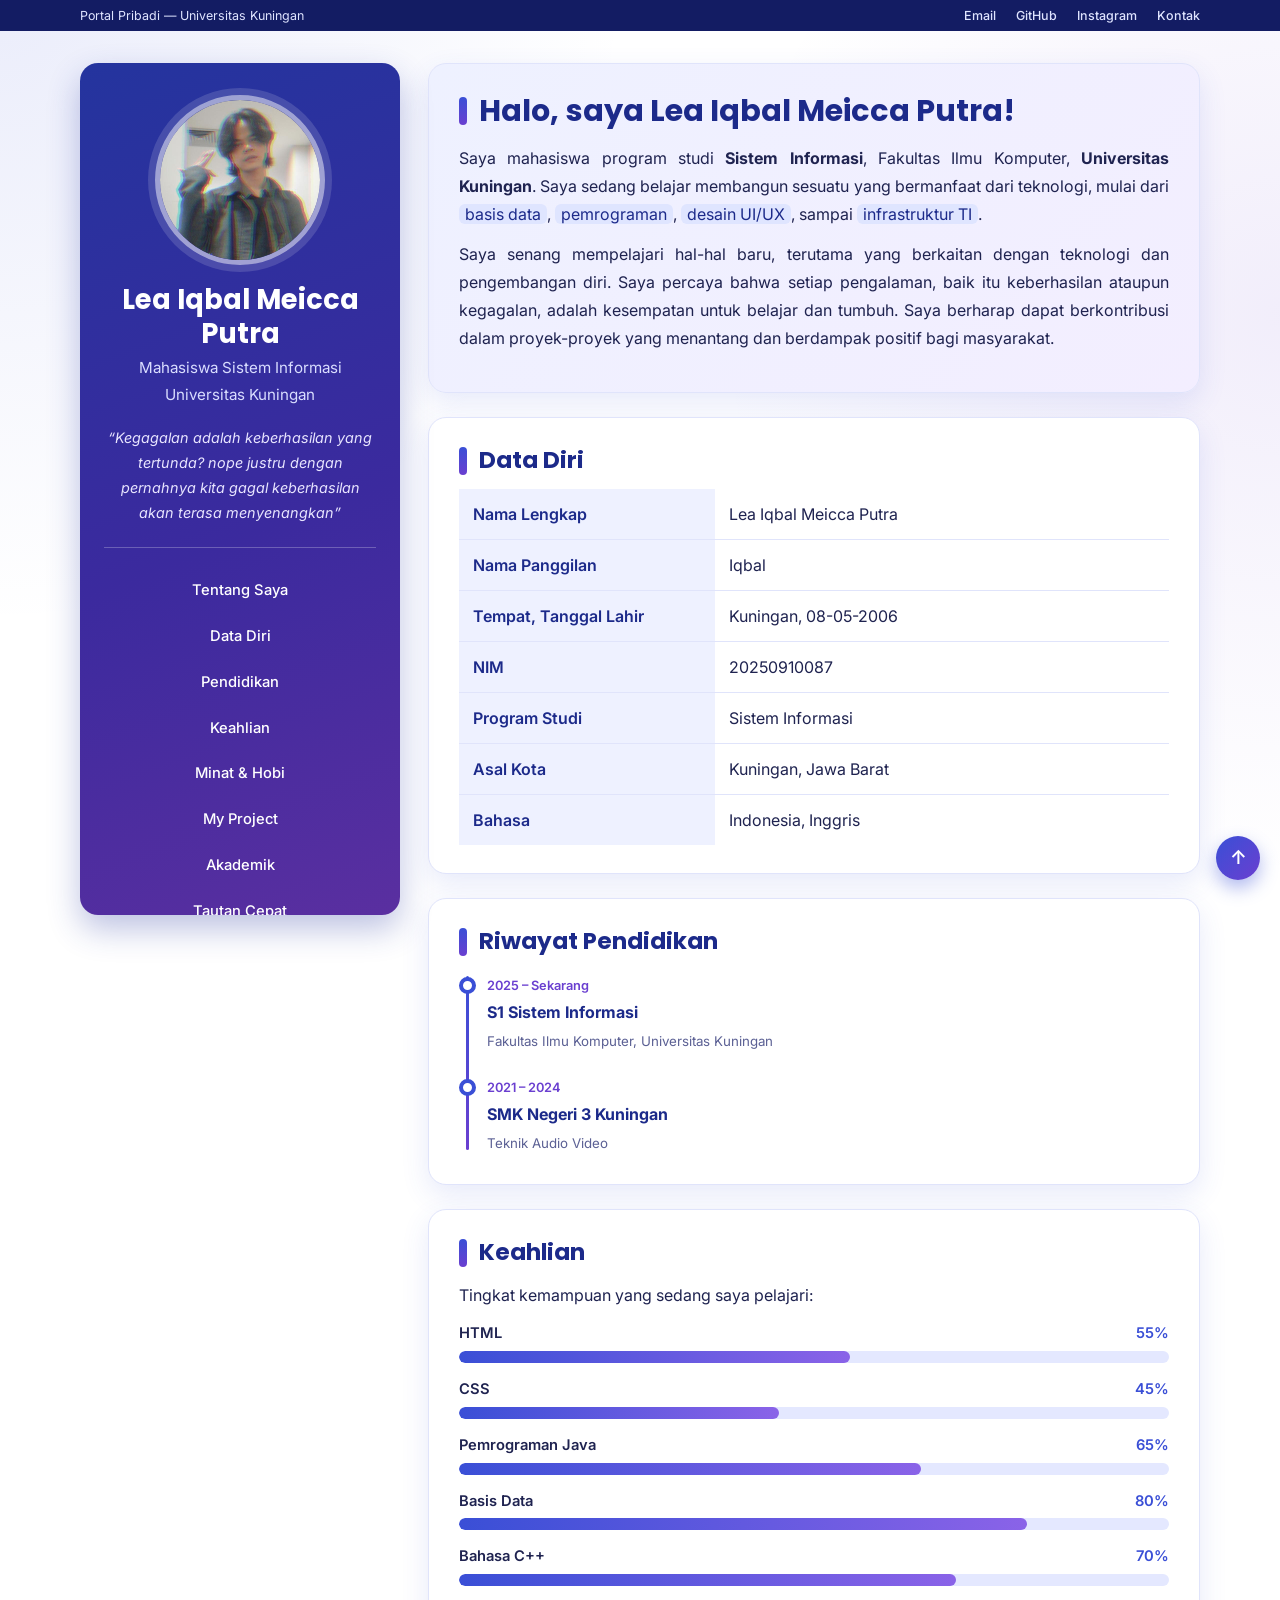
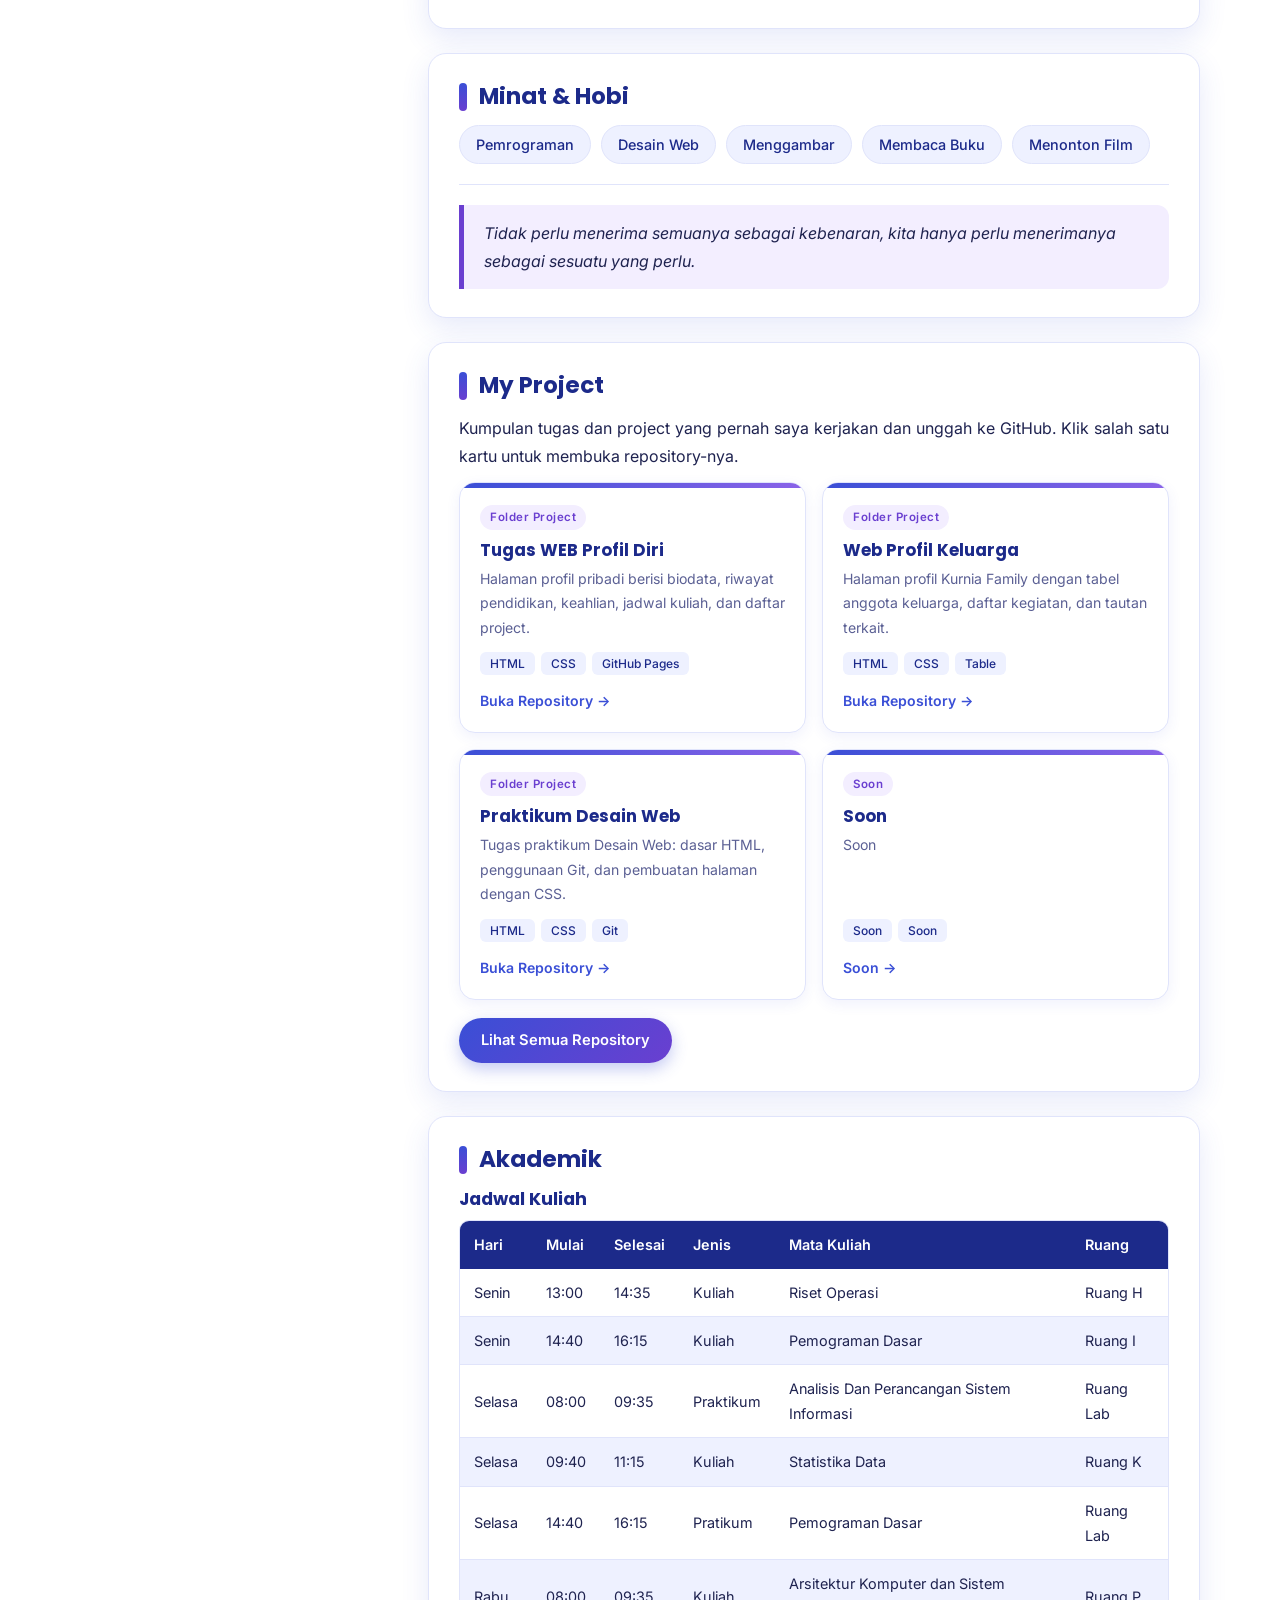
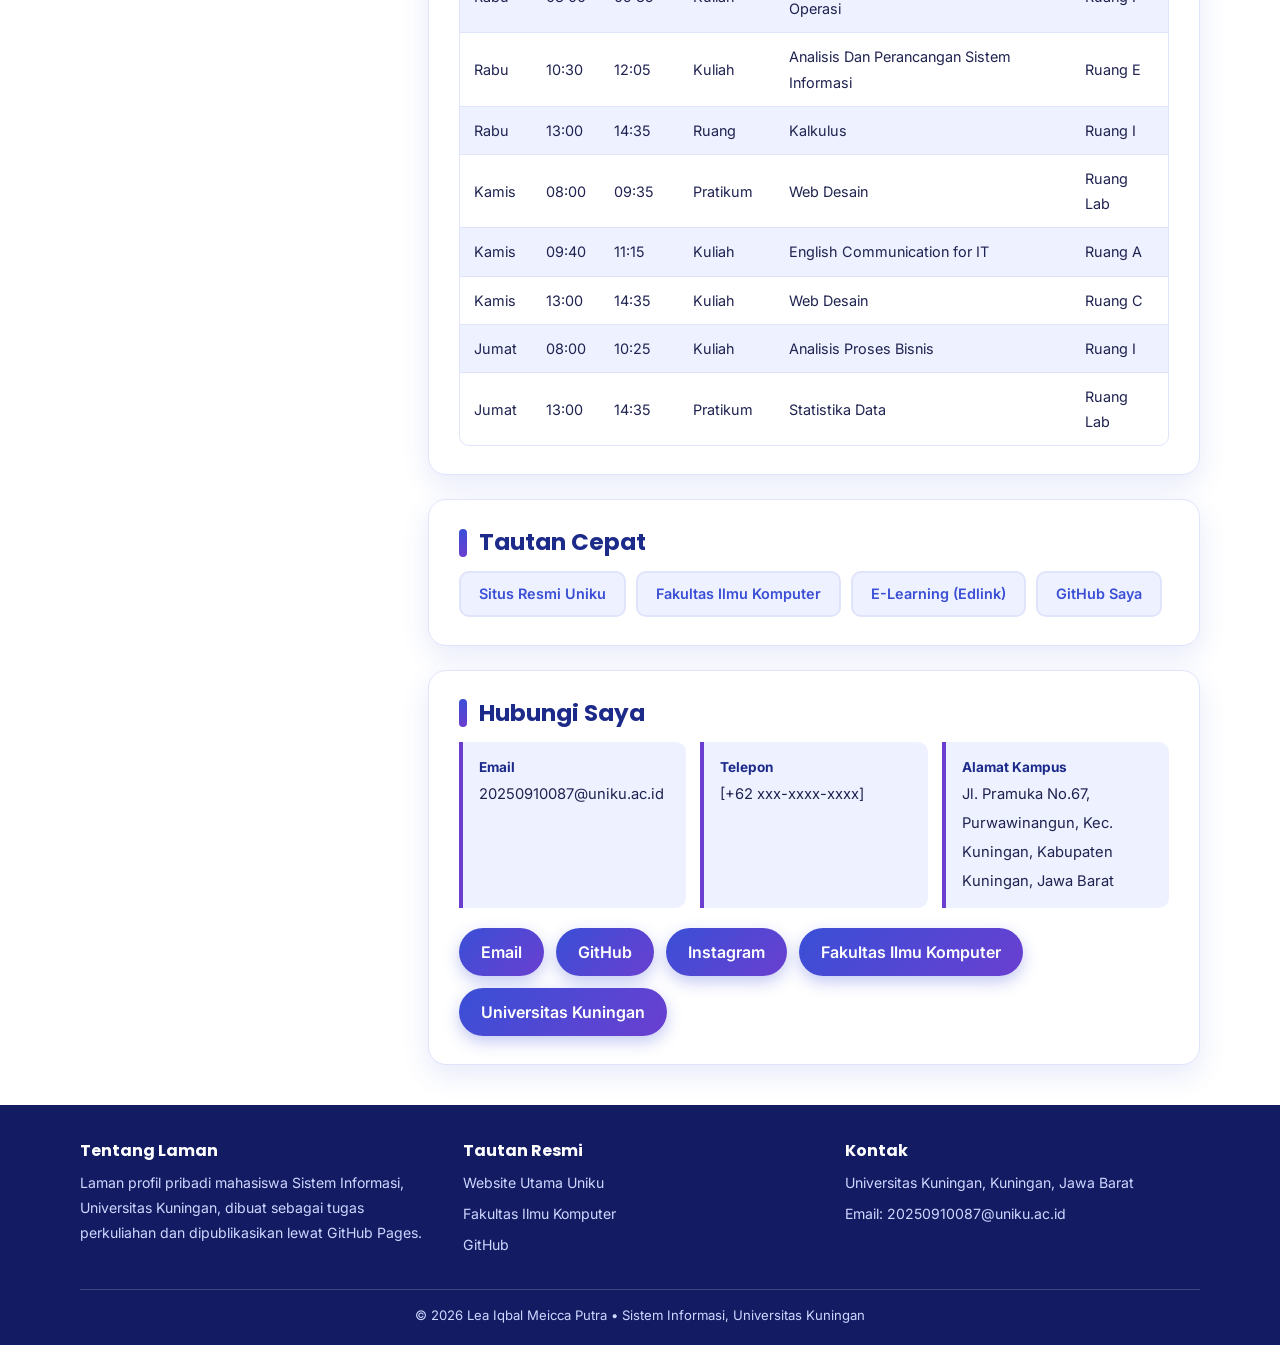
==== index.html @ a3e169ae "https://github.com/20250910087-debug/Mata_Kuliah_Desain_WEB.git" ====
<!DOCTYPE html>
<html lang="id">

<head>
    <meta charset="UTF-8">
    <meta name="viewport" content="width=device-width, initial-scale=1">
    <title>Profil | Lea Iqbal Meicca Putra</title>

    <link rel="preconnect" href="https://fonts.googleapis.com">
    <link rel="preconnect" href="https://fonts.gstatic.com" crossorigin>
    <link href="https://fonts.googleapis.com/css2?family=Inter:wght@400;500;600&family=Poppins:wght@500;600;700&display=swap" rel="stylesheet">

    <link rel="stylesheet" href="style.css">
</head>

<body>

    <!-- ===================== TOP BAR (BARU) ===================== -->
    <div class="topbar">
        <div class="wadah">
            <div>Portal Pribadi &mdash; Universitas Kuningan</div>
            <div>
                <a href="mailto:20250910087@uniku.ac.id">Email</a>
                <a href="https://github.com/20250910087-debug" target="_blank" rel="noopener">GitHub</a>
                <a href="https://www.instagram.com/noely_251?mdxt=MWpqMjM2ZGNkaHg0MA==" target="_blank" rel="noopener">Instagram</a>
                <a href="#kontak">Kontak</a>
            </div>
        </div>
    </div>

    <div class="halaman">

        <!-- ===================== KARTU PROFIL (KIRI) ===================== -->
        <aside class="profil">
            <!-- Letakkan foto di folder asset/ dengan nama photo_profile.jpeg -->
            <img src="asset/photo_profile.jpeg" alt="Foto profil Lea Iqbal Meicca Putra">
            <h1>Lea Iqbal Meicca Putra</h1>
            <p class="peran">Mahasiswa Sistem Informasi<br>Universitas Kuningan</p>
            <p class="tagline">&#8220;Kegagalan adalah keberhasilan yang tertunda? nope justru dengan pernahnya kita gagal keberhasilan akan terasa menyenangkan&#8221;</p>

            <hr>

            <nav>
                <a href="#tentang">Tentang Saya</a>
                <a href="#data-diri">Data Diri</a>
                <a href="#pendidikan">Pendidikan</a>
                <a href="#keahlian">Keahlian</a>
                <a href="#minat">Minat &amp; Hobi</a>
                <a href="#project">My Project</a>
                <a href="#akademik">Akademik</a>
                <a href="#tautan">Tautan Cepat</a>
                <a href="#kontak">Kontak</a>
            </nav>
        </aside>

        <!-- ===================== KONTEN (KANAN) ===================== -->
        <main class="konten">

            <section id="tentang" class="sapaan">
                <h2>Halo, saya Lea Iqbal Meicca Putra!</h2>
                <p>
                    Saya mahasiswa program studi <b>Sistem Informasi</b>, Fakultas Ilmu Komputer,
                    <b>Universitas Kuningan</b>. Saya sedang belajar membangun sesuatu yang bermanfaat
                    dari teknologi, mulai dari <mark>basis data</mark>, <mark>pemrograman</mark>,
                    <mark>desain UI/UX</mark>, sampai <mark>infrastruktur TI</mark>.
                </p>
                <p>
                    Saya senang mempelajari hal-hal baru, terutama yang berkaitan dengan teknologi dan pengembangan diri. Saya percaya bahwa setiap pengalaman, baik itu keberhasilan ataupun kegagalan, adalah kesempatan untuk belajar dan tumbuh. Saya berharap dapat berkontribusi dalam proyek-proyek yang menantang dan berdampak positif bagi masyarakat.
                </p>
            </section>

            <section id="data-diri">
                <h2>Data Diri</h2>
                <table>
                    <tr>
                        <th>Nama Lengkap</th>
                        <td>Lea Iqbal Meicca Putra</td>
                    </tr>
                    <tr>
                        <th>Nama Panggilan</th>
                        <td>Iqbal</td>
                    </tr>
                    <tr>
                        <th>Tempat, Tanggal Lahir</th>
                        <td>Kuningan, 08-05-2006</td>
                    </tr>
                    <tr>
                        <th>NIM</th>
                        <td>20250910087</td>
                    </tr>
                    <tr>
                        <th>Program Studi</th>
                        <td>Sistem Informasi</td>
                    </tr>
                    <tr>
                        <th>Asal Kota</th>
                        <td>Kuningan, Jawa Barat</td>
                    </tr>
                    <tr>
                        <th>Bahasa</th>
                        <td>Indonesia, Inggris</td>
                    </tr>
                </table>
            </section>

            <section id="pendidikan">
                <h2>Riwayat Pendidikan</h2>
                <ol class="timeline">
                    <li>
                        <span class="tahun">2025 &ndash; Sekarang</span>
                        <strong>S1 Sistem Informasi</strong>
                        <small>Fakultas Ilmu Komputer, Universitas Kuningan</small>
                    </li>
                    <li>
                        <span class="tahun">2021 &ndash; 2024</span>
                        <strong>SMK Negeri 3 Kuningan</strong>
                        <small>Teknik Audio Video</small>
                    </li>
                </ol>
            </section>

            <section id="keahlian">
                <h2>Keahlian</h2>
                <p>Tingkat kemampuan yang sedang saya pelajari:</p>

                <div class="skill">
                    <label for="s-html">HTML <span>55%</span></label>
                    <progress id="s-html" value="55" max="100"></progress>
                </div>
                <div class="skill">
                    <label for="s-css">CSS <span>45%</span></label>
                    <progress id="s-css" value="45" max="100"></progress>
                </div>
                <div class="skill">
                    <label for="s-java">Pemrograman Java <span>65%</span></label>
                    <progress id="s-java" value="65" max="100"></progress>
                </div>
                <div class="skill">
                    <label for="s-db">Basis Data <span>80%</span></label>
                    <progress id="s-db" value="80" max="100"></progress>
                </div>
                <div class="skill">
                    <label for="s-cpp">Bahasa C++ <span>70%</span></label>
                    <progress id="s-cpp" value="70" max="100"></progress>
                </div>
            </section>

            <section id="minat">
                <h2>Minat &amp; Hobi</h2>
                <ul class="chip-wrap">
                    <li>Pemrograman</li>
                    <li>Desain Web</li>
                    <li>Menggambar</li>
                    <li>Membaca Buku</li>
                    <li>Menonton Film</li>
                </ul>
                <hr>
                <blockquote>
                   Tidak perlu menerima semuanya sebagai kebenaran, kita hanya perlu menerimanya sebagai sesuatu yang perlu.
                </blockquote>
            </section>

            <!-- ===================== MY PROJECT (BARU) ===================== -->
            <section id="project">
                <h2>My Project</h2>
                <p>
                    Kumpulan tugas dan project yang pernah saya kerjakan dan unggah ke GitHub.
                    Klik salah satu kartu untuk membuka repository-nya.
                </p>

                <div class="proyek-grid">

                    <!--
                        CARA MENAMBAH PROJECT: salin satu blok <a class="proyek"> ... </a>,
                        lalu ganti href, judul, deskripsi, dan tag-nya.
                        Link repository berbentuk:
                        https://github.com/20250910087-debug/NAMA-REPOSITORY
                    -->

                    <!-- Project 1: web ini sendiri -->
                    <a class="proyek" href="https://github.com/20250910087-debug/Tugas_WEB_Profil_Diri" target="_blank" rel="noopener">
                        <span class="label-repo">Folder Project</span>
                        <h3>Tugas WEB Profil Diri</h3>
                        <p>Halaman profil pribadi berisi biodata, riwayat pendidikan, keahlian, jadwal kuliah, dan daftar project.</p>
                        <div class="tag-wrap">
                            <span class="tag">HTML</span>
                            <span class="tag">CSS</span>
                            <span class="tag">GitHub Pages</span>
                        </div>
                        <span class="buka">Buka Repository &rarr;</span>
                    </a>

                    <!-- Project 2: GANTI href dengan link repository Anda -->
                    <a class="proyek" href="https://github.com/20250910087-debug?tab=repositories" target="_blank" rel="noopener">
                        <span class="label-repo">Folder Project</span>
                        <h3>Web Profil Keluarga</h3>
                        <p>Halaman profil Kurnia Family dengan tabel anggota keluarga, daftar kegiatan, dan tautan terkait.</p>
                        <div class="tag-wrap">
                            <span class="tag">HTML</span>
                            <span class="tag">CSS</span>
                            <span class="tag">Table</span>
                        </div>
                        <span class="buka">Buka Repository &rarr;</span>
                    </a>

                    <!-- Project 3: GANTI href dengan link repository Anda -->
                    <a class="proyek" href="https://github.com/20250910087-debug?tab=repositories" target="_blank" rel="noopener">
                        <span class="label-repo">Folder Project</span>
                        <h3>Praktikum Desain Web</h3>
                        <p>Tugas praktikum Desain Web: dasar HTML, penggunaan Git, dan pembuatan halaman dengan CSS.</p>
                        <div class="tag-wrap">
                            <span class="tag">HTML</span>
                            <span class="tag">CSS</span>
                            <span class="tag">Git</span>
                        </div>
                        <span class="buka">Buka Repository &rarr;</span>
                    </a>

                    <a class="proyek" href="https://github.com/20250910087-debug?tab=repositories" target="_blank" rel="noopener">
                        <span class="label-repo">Soon</span>
                        <h3>Soon</h3>
                        <p>Soon</p>
                        <div class="tag-wrap">
                            <span class="tag">Soon</span>
                            <span class="tag">Soon</span>
                        </div>
                        <span class="buka">Soon &rarr;</span>
                    </a>

                </div>

                <a class="tombol" href="https://github.com/20250910087-debug?tab=repositories" target="_blank" rel="noopener">Lihat Semua Repository</a>
            </section>

            <!-- ===================== AKADEMIK (BARU) ===================== -->
            <section id="akademik">
                <h2>Akademik</h2>
                <h3>Jadwal Kuliah</h3>

                <div class="tabel-wrap">
                    <table class="tabel-jadwal">
                        <thead>
                            <tr>
                                <th>Hari</th>
                                <th>Mulai</th>
                                <th>Selesai</th>
                                <th>Jenis</th>
                                <th>Mata Kuliah</th>
                                <th>Ruang</th>
                            </tr>
                        </thead>
                        <tbody>
                            <tr>
                                <td>Senin</td>
                                <td>13:00</td>
                                <td>14:35</td>
                                <td>Kuliah</td>
                                <td>Riset Operasi</td>
                                <td>Ruang H</td>
                            </tr>
                            <tr>
                                <td>Senin</td>
                                <td>14:40</td>
                                <td>16:15</td>
                                <td>Kuliah</td>
                                <td>Pemograman Dasar</td>
                                <td>Ruang I</td>
                            </tr>
                            <tr>
                                <td>Selasa</td>
                                <td>08:00</td>
                                <td>09:35</td>
                                <td>Praktikum</td>
                                <td>Analisis Dan Perancangan Sistem Informasi</td>
                                <td>Ruang Lab</td>
                            </tr>
                            <tr>
                                <td>Selasa</td>
                                <td>09:40</td>
                                <td>11:15</td>
                                <td>Kuliah</td>
                                <td>Statistika Data</td>
                                <td>Ruang K</td>
                            </tr>
                            <tr>
                                <td>Selasa</td>
                                <td>14:40</td>
                                <td>16:15</td>
                                <td>Pratikum</td>
                                <td>Pemograman Dasar</td>
                                <td>Ruang Lab</td>
                            </tr>
                            <tr>
                                <td>Rabu</td>
                                <td>08:00</td>
                                <td>09:35</td>
                                <td>Kuliah</td>
                                <td>Arsitektur Komputer dan Sistem Operasi</td>
                                <td>Ruang P</td>
                            </tr>
                            <tr>
                                <td>Rabu</td>
                                <td>10:30</td>
                                <td>12:05</td>
                                <td>Kuliah</td>
                                <td>Analisis Dan Perancangan Sistem Informasi</td>
                                <td>Ruang E</td>
                            </tr>
                            <tr>
                                <td>Rabu</td>
                                <td>13:00</td>
                                <td>14:35</td>
                                <td>Ruang</td>
                                <td>Kalkulus</td>
                                <td>Ruang I</td>
                            </tr>
                            <tr>
                                <td>Kamis</td>
                                <td>08:00</td>
                                <td>09:35</td>
                                <td>Pratikum</td>
                                <td>Web Desain</td>
                                <td>Ruang Lab</td>
                            </tr>
                            <tr>
                                <td>Kamis</td>
                                <td>09:40</td>
                                <td>11:15</td>
                                <td>Kuliah</td>
                                <td>English Communication for IT</td>
                                <td>Ruang A</td>
                            </tr>
                            <tr>
                                <td>Kamis</td>
                                <td>13:00</td>
                                <td>14:35</td>
                                <td>Kuliah</td>
                                <td>Web Desain</td>
                                <td>Ruang C</td>
                            </tr>
                            <tr>
                                <td>Jumat</td>
                                <td>08:00</td>
                                <td>10:25</td>
                                <td>Kuliah</td>
                                <td>Analisis Proses Bisnis</td>
                                <td>Ruang I</td>
                            </tr>
                            <tr>
                                <td>Jumat</td>
                                <td>13:00</td>
                                <td>14:35</td>
                                <td>Pratikum</td>
                                <td>Statistika Data</td>
                                <td>Ruang Lab</td>
                            </tr>
                        </tbody>
                    </table>
                </div>
            </section>

            <!-- ===================== TAUTAN CEPAT (BARU) ===================== -->
            <section id="tautan">
                <h2>Tautan Cepat</h2>
                <ul class="tautan-cepat">
                    <li><a href="https://uniku.ac.id" target="_blank" rel="noopener">Situs Resmi Uniku</a></li>
                    <li><a href="https://fkom.uniku.ac.id/id/" target="_blank" rel="noopener">Fakultas Ilmu Komputer</a></li>
                    <li><a href="https://edlink.id" target="_blank" rel="noopener">E-Learning (Edlink)</a></li>
                    <li><a href="https://github.com/20250910087-debug" target="_blank" rel="noopener">GitHub Saya</a></li>
                </ul>
            </section>

            <!-- ===================== KONTAK ===================== -->
            <section id="kontak">
                <h2>Hubungi Saya</h2>

                <div class="kontak-info">
                    <div>
                        <strong>Email</strong>
                        <span>20250910087@uniku.ac.id</span>
                    </div>
                    <div>
                        <strong>Telepon</strong>
                        <span>[+62 xxx-xxxx-xxxx]</span>
                    </div>
                    <div>
                        <strong>Alamat Kampus</strong>
                        <span>Jl. Pramuka No.67, Purwawinangun, Kec. Kuningan, Kabupaten Kuningan, Jawa Barat</span>
                    </div>
                </div>

                <ul class="kontak">
                    <li><a href="mailto:20250910087@uniku.ac.id" title="Kirim email">Email</a></li>
                    <li><a href="https://github.com/20250910087-debug" target="_blank" rel="noopener" title="Buka GitHub">GitHub</a></li>
                    <li><a href="https://www.instagram.com/noely_251?mdxt=MWpqMjM2ZGNkaHg0MA==" target="_blank" rel="noopener" title="Buka Instagram">Instagram</a></li>
                    <li><a href="https://fkom.uniku.ac.id/id/" target="_blank" rel="noopener" title="Website Fakultas Ilmu Komputer">Fakultas Ilmu Komputer</a></li>
                    <li><a href="https://uniku.ac.id" target="_blank" rel="noopener" title="Website Universitas Kuningan">Universitas Kuningan</a></li>
                </ul>
            </section>

        </main>
    </div>

    <footer class="footer">
        <div class="wadah">
            <div class="footer-grid">
                <div>
                    <h4>Tentang Laman</h4>
                    <p>Laman profil pribadi mahasiswa Sistem Informasi, Universitas Kuningan, dibuat sebagai tugas perkuliahan dan dipublikasikan lewat GitHub Pages.</p>
                </div>
                <div>
                    <h4>Tautan Resmi</h4>
                    <ul>
                        <li><a href="https://uniku.ac.id" target="_blank" rel="noopener">Website Utama Uniku</a></li>
                        <li><a href="https://fkom.uniku.ac.id/id/" target="_blank" rel="noopener">Fakultas Ilmu Komputer</a></li>
                        <li><a href="https://github.com/20250910087-debug" target="_blank" rel="noopener">GitHub</a></li>
                    </ul>
                </div>
                <div>
                    <h4>Kontak</h4>
                    <p>Universitas Kuningan, Kuningan, Jawa Barat</p>
                    <p>Email: <a href="mailto:20250910087@uniku.ac.id">20250910087@uniku.ac.id</a></p>
                </div>
            </div>
            <div class="footer-bawah">
                &copy; 2026 Lea Iqbal Meicca Putra &bull; Sistem Informasi, Universitas Kuningan
            </div>
        </div>
    </footer>

    <a class="ke-atas" href="#" title="Kembali ke atas">&uarr;</a>

</body>

</html>
---- style.css ----
/* =========================================================
   STYLE.CSS - Web Profil Diri (Latar Putih, Nuansa Biru & Ungu)
   Tampilan utama TETAP seperti versi sebelumnya (kartu profil
   di kiri + kartu konten di kanan).
   Bagian BARU ditandai (BARU):
     - Top bar
     - My Project (kartu repository GitHub)
     - Tabel jadwal kuliah (Akademik)
     - Tautan cepat & info kontak
     - Footer 3 kolom & tombol kembali ke atas
   ========================================================= */

/* ---------- VARIABEL ---------- */
:root {
    --putih: #ffffff;
    --biru-pucat: #eef1ff;
    --ungu-pucat: #f3eeff;
    --garis: #e0e4fb;

    --biru-tua: #1c2a8a;
    --biru: #3a4fd6;
    --ungu: #6a3fd0;
    --ungu-muda: #8a63e8;

    --navy-gelap: #131c63;   /* (BARU) top bar & footer */

    --teks: #1f2350;
    --teks-lembut: #5b6094;

    --radius: 18px;
    --bayangan: 0 10px 28px rgba(58, 79, 214, 0.12);
    --font-judul: "Poppins", "Segoe UI", Arial, sans-serif;
    --font-isi: "Inter", "Segoe UI", Roboto, Arial, sans-serif;
}

/* ---------- DASAR ---------- */
*,
*::before,
*::after {
    box-sizing: border-box;
}

html {
    scroll-behavior: smooth;
    scroll-padding-top: 24px;
}

body {
    margin: 0;
    background-color: var(--putih);
    background-image:
        radial-gradient(circle at 0% 0%, rgba(58, 79, 214, 0.10) 0, transparent 40%),
        radial-gradient(circle at 100% 35%, rgba(106, 63, 208, 0.09) 0, transparent 40%);
    background-attachment: fixed;
    color: var(--teks);
    font-family: var(--font-isi);
    line-height: 1.75;
}

h1, h2, h3, h4 {
    font-family: var(--font-judul);
    line-height: 1.25;
    margin-top: 0;
}

a {
    color: var(--biru);
    font-weight: 600;
    text-decoration: none;
    transition: color 0.2s;
}

a:hover {
    color: var(--ungu);
}

hr {
    border: none;
    height: 1px;
    margin: 20px 0;
    background-color: var(--garis);
}

.wadah {
    width: 94%;
    max-width: 1120px;
    margin: 0 auto;
}

/* ---------- TOP BAR (BARU) ---------- */
.topbar {
    background-color: var(--navy-gelap);
    color: #dfe4ff;
    font-size: 0.78rem;
    line-height: 1.4;
}

.topbar .wadah {
    display: flex;
    justify-content: space-between;
    gap: 12px;
    padding: 7px 0;
}

.topbar a {
    margin-left: 16px;
    color: #dfe4ff;
    font-weight: 500;
}

.topbar a:hover {
    color: #ffffff;
    text-decoration: underline;
}

/* ---------- LAYOUT DUA KOLOM ---------- */
.halaman {
    display: grid;
    grid-template-columns: 320px 1fr;
    gap: 28px;
    width: 94%;
    max-width: 1120px;
    margin: 0 auto;
    padding: 32px 0;
    align-items: start;
}

/* ---------- KARTU PROFIL (KIRI) ---------- */
.profil {
    position: sticky;
    top: 24px;
    /* (BARU) menu lebih banyak: kartu bisa di-scroll sendiri bila layar pendek */
    max-height: calc(100vh - 48px);
    overflow-y: auto;
    scrollbar-width: thin;
    scrollbar-color: rgba(255, 255, 255, 0.35) transparent;
    padding: 32px 24px;
    text-align: center;
    color: var(--putih);
    background: linear-gradient(160deg, #24349e 0%, #3b2a9e 55%, #5a2fa0 100%);
    border-radius: var(--radius);
    box-shadow: 0 14px 32px rgba(36, 52, 158, 0.30);
}

.profil img {
    display: block;
    width: 170px;
    height: 170px;
    margin: 0 auto 18px;
    object-fit: cover;
    border-radius: 50%;
    border: 5px solid rgba(255, 255, 255, 0.55);
    box-shadow: 0 0 0 7px rgba(255, 255, 255, 0.14);
}

.profil h1 {
    margin-bottom: 4px;
    font-size: 1.7rem;
    color: var(--putih);
}

.profil .peran {
    margin: 0;
    color: #d9ddff;
    font-size: 0.95rem;
}

.profil .tagline {
    margin: 16px 0 0;
    font-size: 0.9rem;
    font-style: italic;
    color: #e8e5ff;
}

.profil hr {
    background-color: rgba(255, 255, 255, 0.25);
    margin: 22px 0;
}

.profil nav {
    display: flex;
    flex-direction: column;
    gap: 4px;
}

.profil nav a {
    padding: 8px 14px;
    border-radius: 12px;
    color: var(--putih);
    font-weight: 500;
    font-size: 0.92rem;
    transition: background-color 0.2s, transform 0.2s;
}

.profil nav a:hover {
    background-color: rgba(255, 255, 255, 0.18);
    transform: translateX(4px);
    color: var(--putih);
}

/* ---------- KONTEN (KANAN) ---------- */
.konten {
    display: flex;
    flex-direction: column;
    gap: 24px;
    min-width: 0; /* supaya tabel lebar tidak merusak grid */
}

.konten section {
    padding: 28px 30px;
    background-color: var(--putih);
    border: 1px solid var(--garis);
    border-radius: var(--radius);
    box-shadow: var(--bayangan);
}

.konten h2 {
    display: flex;
    align-items: center;
    gap: 12px;
    margin-bottom: 14px;
    font-size: 1.45rem;
    color: var(--biru-tua);
}

.konten h2::before {
    content: "";
    width: 8px;
    height: 28px;
    border-radius: 4px;
    background: linear-gradient(var(--biru), var(--ungu));
}

.konten h3 {
    margin-bottom: 10px;
    font-size: 1.1rem;
    color: var(--biru-tua);
}

.konten p {
    margin: 0 0 12px;
    text-align: justify;
}

.konten .sapaan {
    background: linear-gradient(135deg, var(--biru-pucat), var(--ungu-pucat));
}

.sapaan h2 {
    font-size: 1.9rem;
}

mark {
    padding: 0 6px;
    border-radius: 6px;
    background-color: #dfe5ff;
    color: var(--biru-tua);
}

.chip-wrap {
    display: flex;
    flex-wrap: wrap;
    gap: 10px;
    padding: 0;
    margin: 0;
    list-style: none;
}

.chip-wrap li {
    padding: 6px 16px;
    border: 1px solid var(--garis);
    border-radius: 999px;
    background-color: var(--biru-pucat);
    color: var(--biru-tua);
    font-size: 0.9rem;
    font-weight: 500;
    transition: background-color 0.2s, transform 0.2s, color 0.2s;
}

.chip-wrap li:hover {
    background: linear-gradient(135deg, var(--biru), var(--ungu));
    color: var(--putih);
    transform: translateY(-3px);
}

blockquote {
    margin: 0;
    padding: 14px 20px;
    border-left: 5px solid var(--ungu);
    background-color: var(--ungu-pucat);
    border-radius: 0 12px 12px 0;
    font-style: italic;
}

/* ---------- TABEL DATA DIRI ---------- */
table {
    width: 100%;
    border-collapse: collapse;
}

th, td {
    padding: 11px 14px;
    text-align: left;
    border-bottom: 1px solid var(--garis);
}

th {
    width: 36%;
    color: var(--biru-tua);
    font-weight: 600;
    background-color: var(--biru-pucat);
}

tr:last-child th,
tr:last-child td {
    border-bottom: none;
}

tr:hover td {
    background-color: #f8f9ff;
}

/* ---------- TIMELINE PENDIDIKAN ---------- */
.timeline {
    position: relative;
    margin: 0;
    padding: 0 0 0 28px;
    list-style: none;
}

.timeline::before {
    content: "";
    position: absolute;
    left: 7px;
    top: 6px;
    bottom: 6px;
    width: 3px;
    border-radius: 2px;
    background: linear-gradient(var(--biru), var(--ungu));
}

.timeline li {
    position: relative;
    margin-bottom: 18px;
}

.timeline li:last-child {
    margin-bottom: 0;
}

.timeline li::before {
    content: "";
    position: absolute;
    left: -28px;
    top: 7px;
    width: 17px;
    height: 17px;
    border-radius: 50%;
    background-color: var(--putih);
    border: 4px solid var(--biru);
}

.timeline .tahun {
    display: inline-block;
    font-size: 0.8rem;
    font-weight: 600;
    color: var(--ungu);
}

.timeline strong {
    display: block;
    color: var(--biru-tua);
}

.timeline small {
    color: var(--teks-lembut);
}

/* ---------- KEAHLIAN (PROGRESS BAR) ---------- */
.skill {
    margin-bottom: 14px;
}

.skill label {
    display: flex;
    justify-content: space-between;
    margin-bottom: 4px;
    font-size: 0.92rem;
    font-weight: 600;
}

.skill label span {
    color: var(--biru);
}

progress {
    display: block;
    width: 100%;
    height: 12px;
    border: none;
    border-radius: 999px;
    overflow: hidden;
    background-color: #e4e8ff;
    -webkit-appearance: none;
    appearance: none;
}

progress::-webkit-progress-bar {
    background-color: #e4e8ff;
}

progress::-webkit-progress-value {
    border-radius: 999px;
    background: linear-gradient(90deg, var(--biru), var(--ungu-muda));
}

progress::-moz-progress-bar {
    border-radius: 999px;
    background: linear-gradient(90deg, var(--biru), var(--ungu-muda));
}

/* ---------- MY PROJECT (BARU) ---------- */
.proyek-grid {
    display: grid;
    grid-template-columns: repeat(auto-fit, minmax(240px, 1fr));
    gap: 16px;
    margin-bottom: 18px;
}

/* Seluruh kartu adalah link ke repository GitHub */
.proyek {
    position: relative;
    display: flex;
    flex-direction: column;
    padding: 22px 20px 18px;
    overflow: hidden;
    background-color: var(--putih);
    border: 1px solid var(--garis);
    border-radius: 16px;
    box-shadow: 0 4px 14px rgba(58, 79, 214, 0.08);
    color: var(--teks);
    font-weight: 400;
    transition: transform 0.25s, box-shadow 0.25s, border-color 0.25s;
}

/* Garis warna di atas kartu */
.proyek::before {
    content: "";
    position: absolute;
    top: 0;
    left: 0;
    right: 0;
    height: 5px;
    background: linear-gradient(90deg, var(--biru), var(--ungu-muda));
}

.proyek:hover {
    transform: translateY(-5px);
    border-color: var(--ungu-muda);
    box-shadow: 0 14px 28px rgba(106, 63, 208, 0.20);
    color: var(--teks);
}

.proyek .label-repo {
    align-self: flex-start;
    margin-bottom: 10px;
    padding: 2px 10px;
    border-radius: 999px;
    background-color: var(--ungu-pucat);
    color: var(--ungu);
    font-size: 0.72rem;
    font-weight: 600;
    letter-spacing: 0.5px;
}

.proyek h3 {
    margin-bottom: 6px;
    font-size: 1.05rem;
    color: var(--biru-tua);
}

.proyek p {
    flex-grow: 1;
    margin: 0 0 12px;
    font-size: 0.88rem;
    text-align: left;
    color: var(--teks-lembut);
}

.proyek .tag-wrap {
    display: flex;
    flex-wrap: wrap;
    gap: 6px;
    margin-bottom: 14px;
}

.proyek .tag {
    padding: 1px 10px;
    border-radius: 6px;
    background-color: var(--biru-pucat);
    color: var(--biru-tua);
    font-size: 0.75rem;
    font-weight: 500;
}

.proyek .buka {
    color: var(--biru);
    font-size: 0.88rem;
    font-weight: 600;
    transition: color 0.2s, letter-spacing 0.2s;
}

.proyek:hover .buka {
    color: var(--ungu);
    letter-spacing: 0.4px;
}

/* ---------- TOMBOL (BARU) ---------- */
.tombol {
    display: inline-block;
    padding: 10px 22px;
    border-radius: 999px;
    color: var(--putih);
    font-size: 0.92rem;
    background: linear-gradient(135deg, var(--biru), var(--ungu));
    box-shadow: 0 6px 16px rgba(58, 79, 214, 0.30);
    transition: transform 0.2s, box-shadow 0.2s;
}

.tombol:hover {
    color: var(--putih);
    transform: translateY(-3px);
    box-shadow: 0 10px 22px rgba(106, 63, 208, 0.40);
}

/* ---------- AKADEMIK / TABEL JADWAL (BARU) ---------- */
.tabel-wrap {
    overflow-x: auto;
    border-radius: 10px;
    border: 1px solid var(--garis);
}

.tabel-jadwal {
    min-width: 640px;
    font-size: 0.9rem;
}

.tabel-jadwal th {
    width: auto;
    background-color: var(--biru-tua);
    color: var(--putih);
    white-space: nowrap;
}

.tabel-jadwal tbody tr:nth-child(even) {
    background-color: var(--biru-pucat);
}

.konten .catatan {
    margin: 10px 0 0;
    font-size: 0.85rem;
    color: var(--teks-lembut);
}

/* ---------- TAUTAN CEPAT (BARU) ---------- */
.tautan-cepat {
    display: flex;
    flex-wrap: wrap;
    gap: 10px;
    padding: 0;
    margin: 0;
    list-style: none;
}

.tautan-cepat a {
    display: inline-block;
    padding: 8px 18px;
    border: 2px solid var(--garis);
    border-radius: 10px;
    background-color: var(--biru-pucat);
    font-size: 0.9rem;
    transition: all 0.2s;
}

.tautan-cepat a:hover {
    border-color: var(--ungu-muda);
    background-color: var(--putih);
    transform: translateY(-2px);
}

/* ---------- KONTAK ---------- */
.kontak-info {
    display: grid;
    grid-template-columns: repeat(auto-fit, minmax(220px, 1fr));
    gap: 14px;
    margin-bottom: 20px;
}

.kontak-info div {
    padding: 14px 16px;
    background-color: var(--biru-pucat);
    border-left: 4px solid var(--ungu);
    border-radius: 0 10px 10px 0;
}

.kontak-info strong {
    display: block;
    font-size: 0.85rem;
    color: var(--biru-tua);
}

.kontak-info span {
    font-size: 0.92rem;
    word-break: break-word;
}

.kontak {
    display: flex;
    flex-wrap: wrap;
    gap: 12px;
    padding: 0;
    margin: 0;
    list-style: none;
}

.kontak a {
    display: inline-block;
    padding: 10px 22px;
    border-radius: 999px;
    color: var(--putih);
    background: linear-gradient(135deg, var(--biru), var(--ungu));
    box-shadow: 0 6px 16px rgba(58, 79, 214, 0.30);
    transition: transform 0.2s, box-shadow 0.2s;
}

.kontak a:hover {
    color: var(--putih);
    transform: translateY(-3px);
    box-shadow: 0 10px 22px rgba(106, 63, 208, 0.40);
}

/* ---------- FOOTER 3 KOLOM (BARU) ---------- */
.footer {
    margin-top: 8px;
    padding: 36px 0 18px;
    background-color: var(--navy-gelap);
    color: #cfd6ff;
    font-size: 0.88rem;
}

.footer-grid {
    display: grid;
    grid-template-columns: repeat(3, 1fr);
    gap: 28px;
}

.footer h4 {
    margin-bottom: 10px;
    font-size: 1rem;
    color: var(--putih);
}

.footer p {
    margin: 0 0 6px;
}

.footer ul {
    padding: 0;
    margin: 0;
    list-style: none;
}

.footer li {
    margin-bottom: 6px;
}

.footer a {
    color: #cfd6ff;
    font-weight: 400;
}

.footer a:hover {
    color: var(--putih);
    text-decoration: underline;
}

.footer-bawah {
    margin-top: 26px;
    padding-top: 14px;
    border-top: 1px solid rgba(255, 255, 255, 0.18);
    text-align: center;
    font-size: 0.82rem;
}

/* ---------- TOMBOL KEMBALI KE ATAS (BARU) ---------- */
.ke-atas {
    position: fixed;
    right: 20px;
    bottom: 20px;
    z-index: 30;
    display: flex;
    align-items: center;
    justify-content: center;
    width: 44px;
    height: 44px;
    border-radius: 50%;
    color: var(--putih);
    font-size: 1.2rem;
    background: linear-gradient(135deg, var(--biru), var(--ungu));
    box-shadow: 0 8px 18px rgba(58, 79, 214, 0.40);
    transition: transform 0.2s;
}

.ke-atas:hover {
    color: var(--putih);
    transform: translateY(-4px);
}

/* ---------- RESPONSIF ---------- */
@media (max-width: 860px) {
    .halaman {
        grid-template-columns: 1fr;
    }

    .profil {
        position: static;
        max-height: none;
        overflow: visible;
    }

    .profil nav {
        flex-direction: row;
        flex-wrap: wrap;
        justify-content: center;
    }

    .konten section {
        padding: 22px 18px;
    }

    th {
        width: 42%;
    }

    .topbar .wadah div:last-child {
        display: none;
    }

    .footer-grid {
        grid-template-columns: 1fr;
    }
}

@media (prefers-reduced-motion: reduce) {
    html { scroll-behavior: auto; }
    * { transition: none !important; }
}
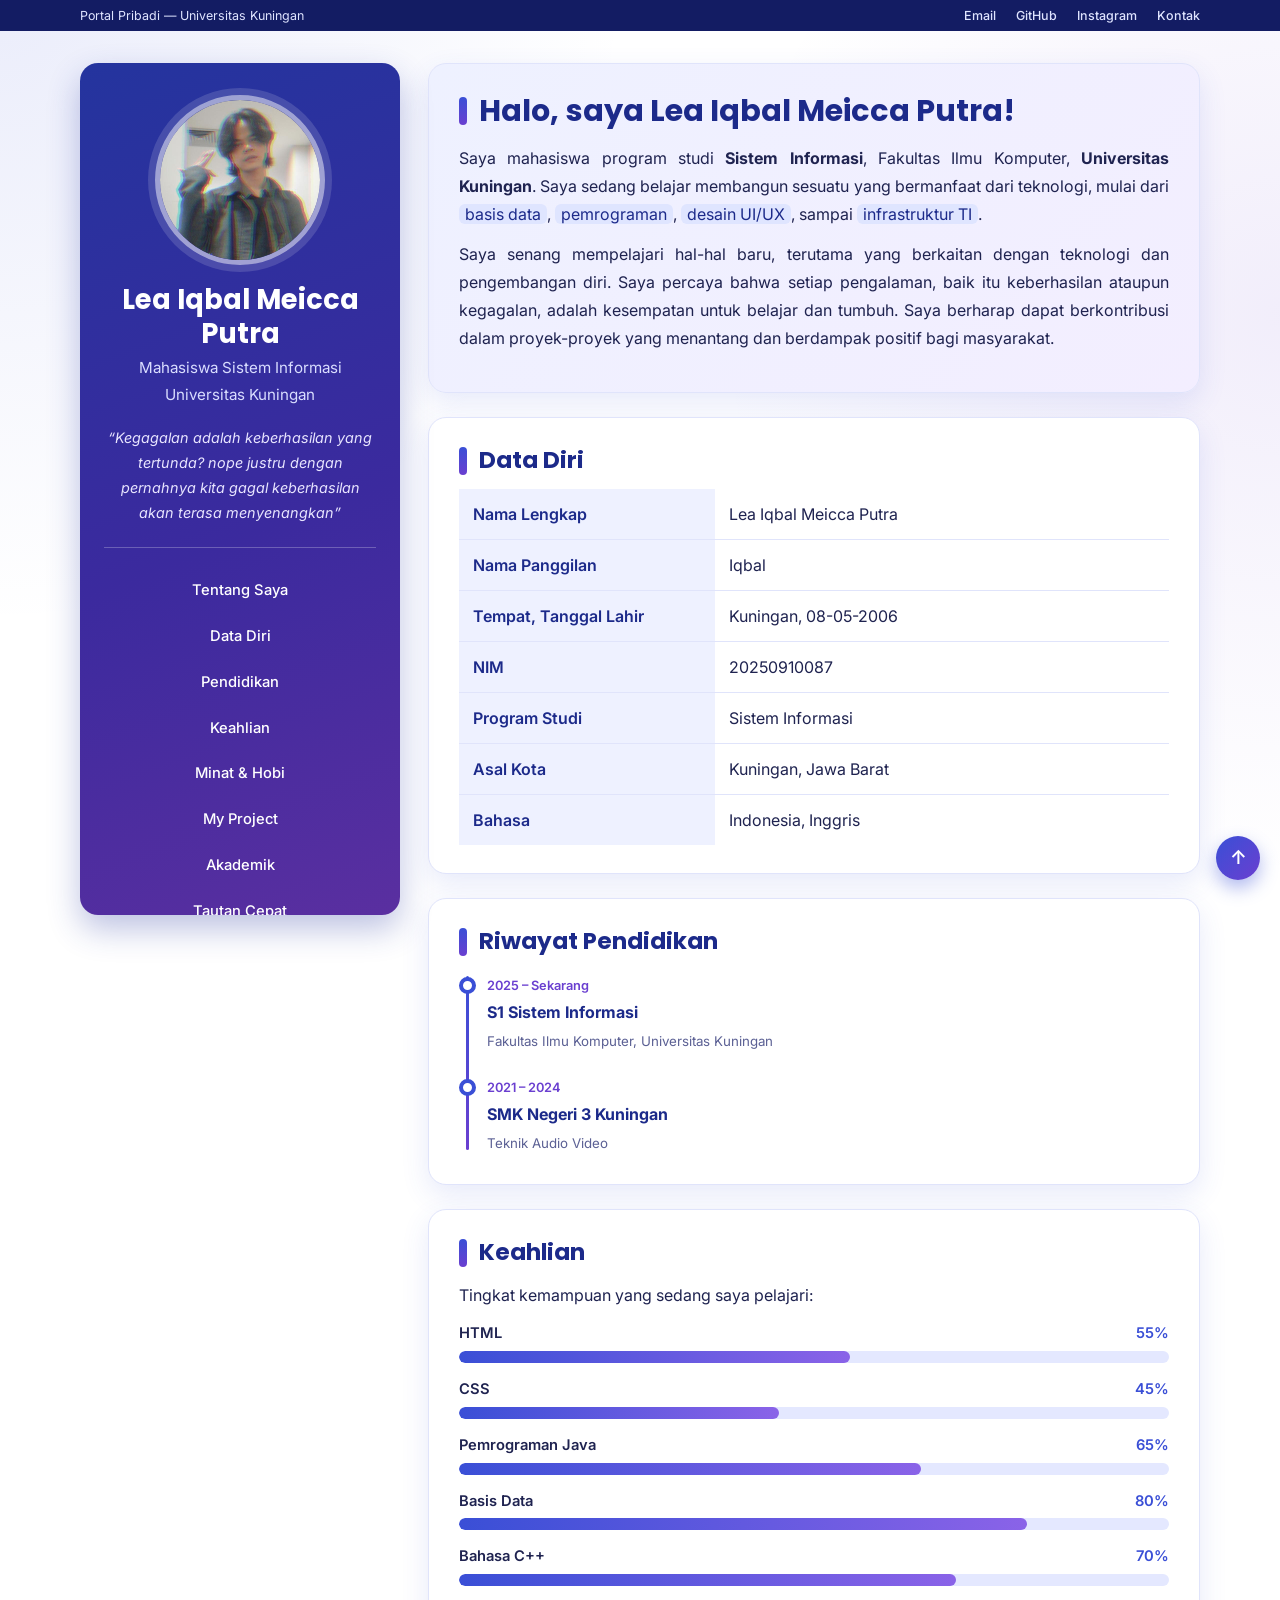
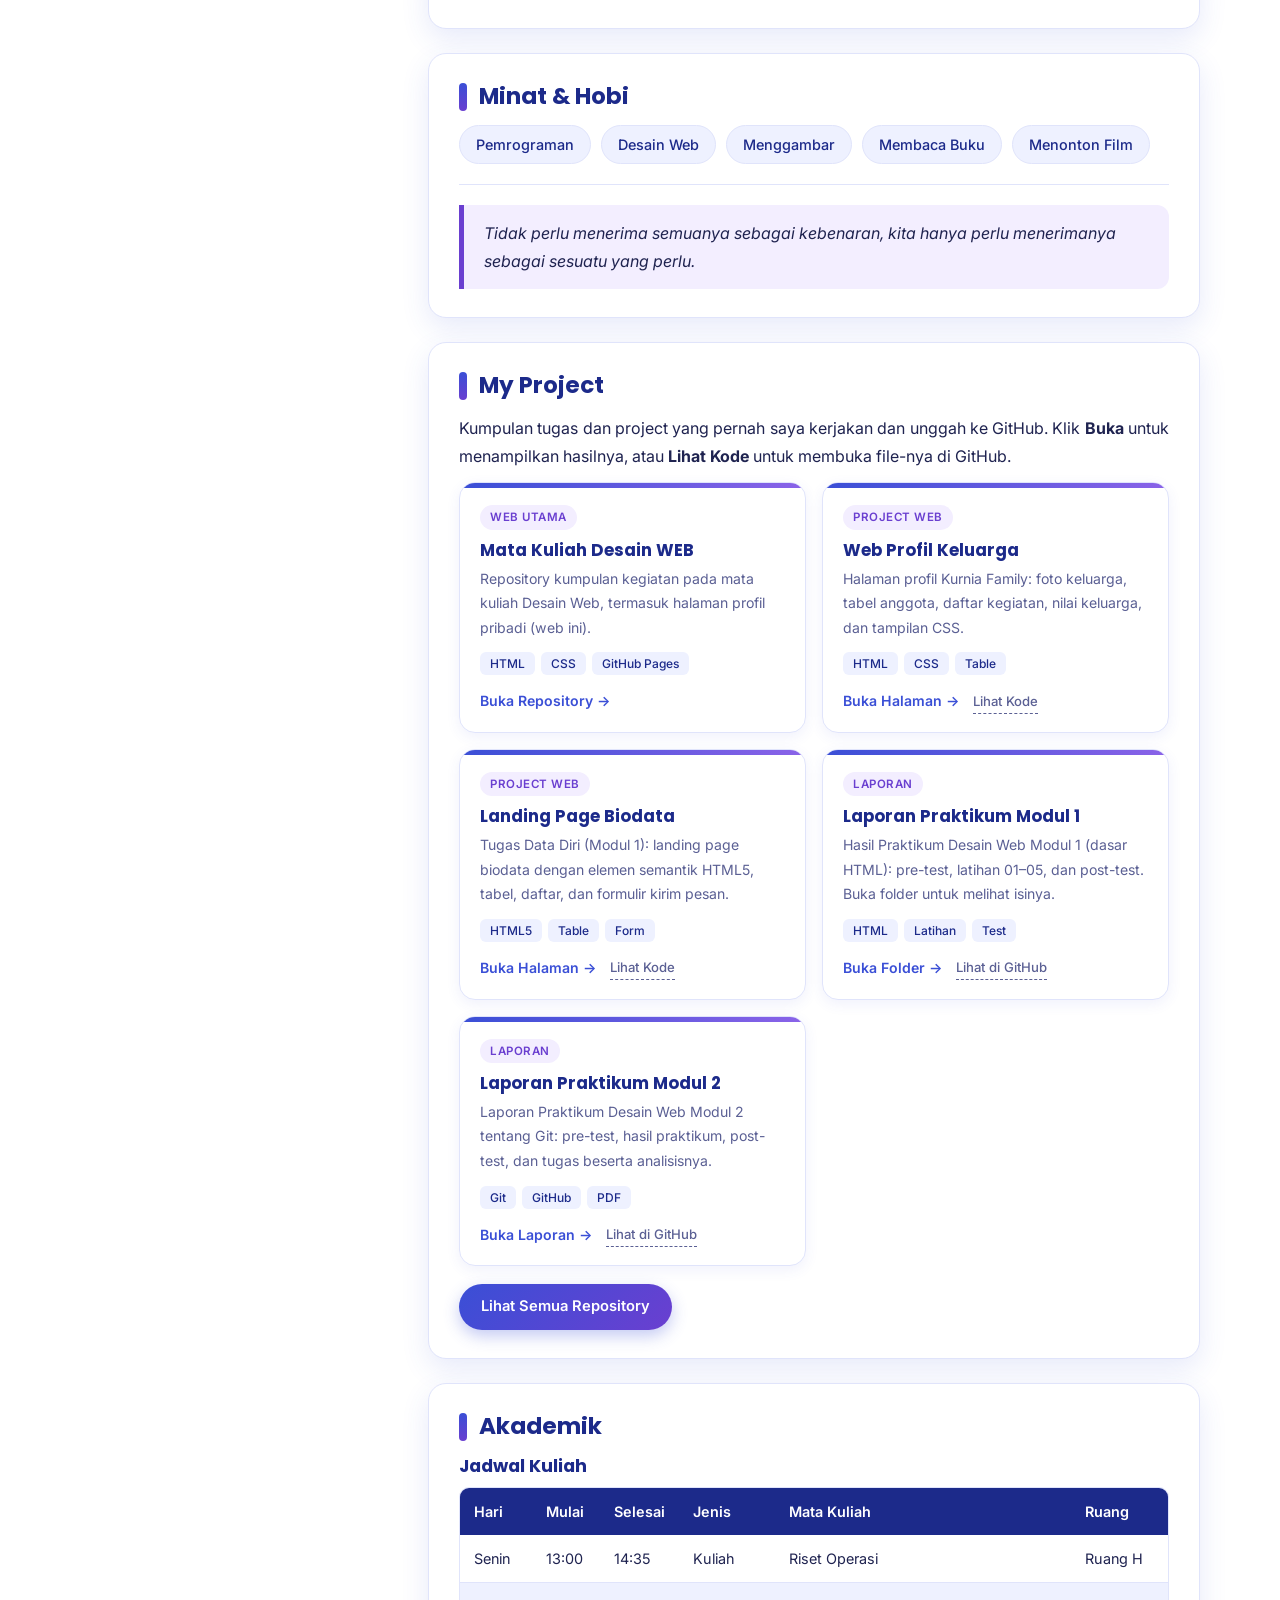
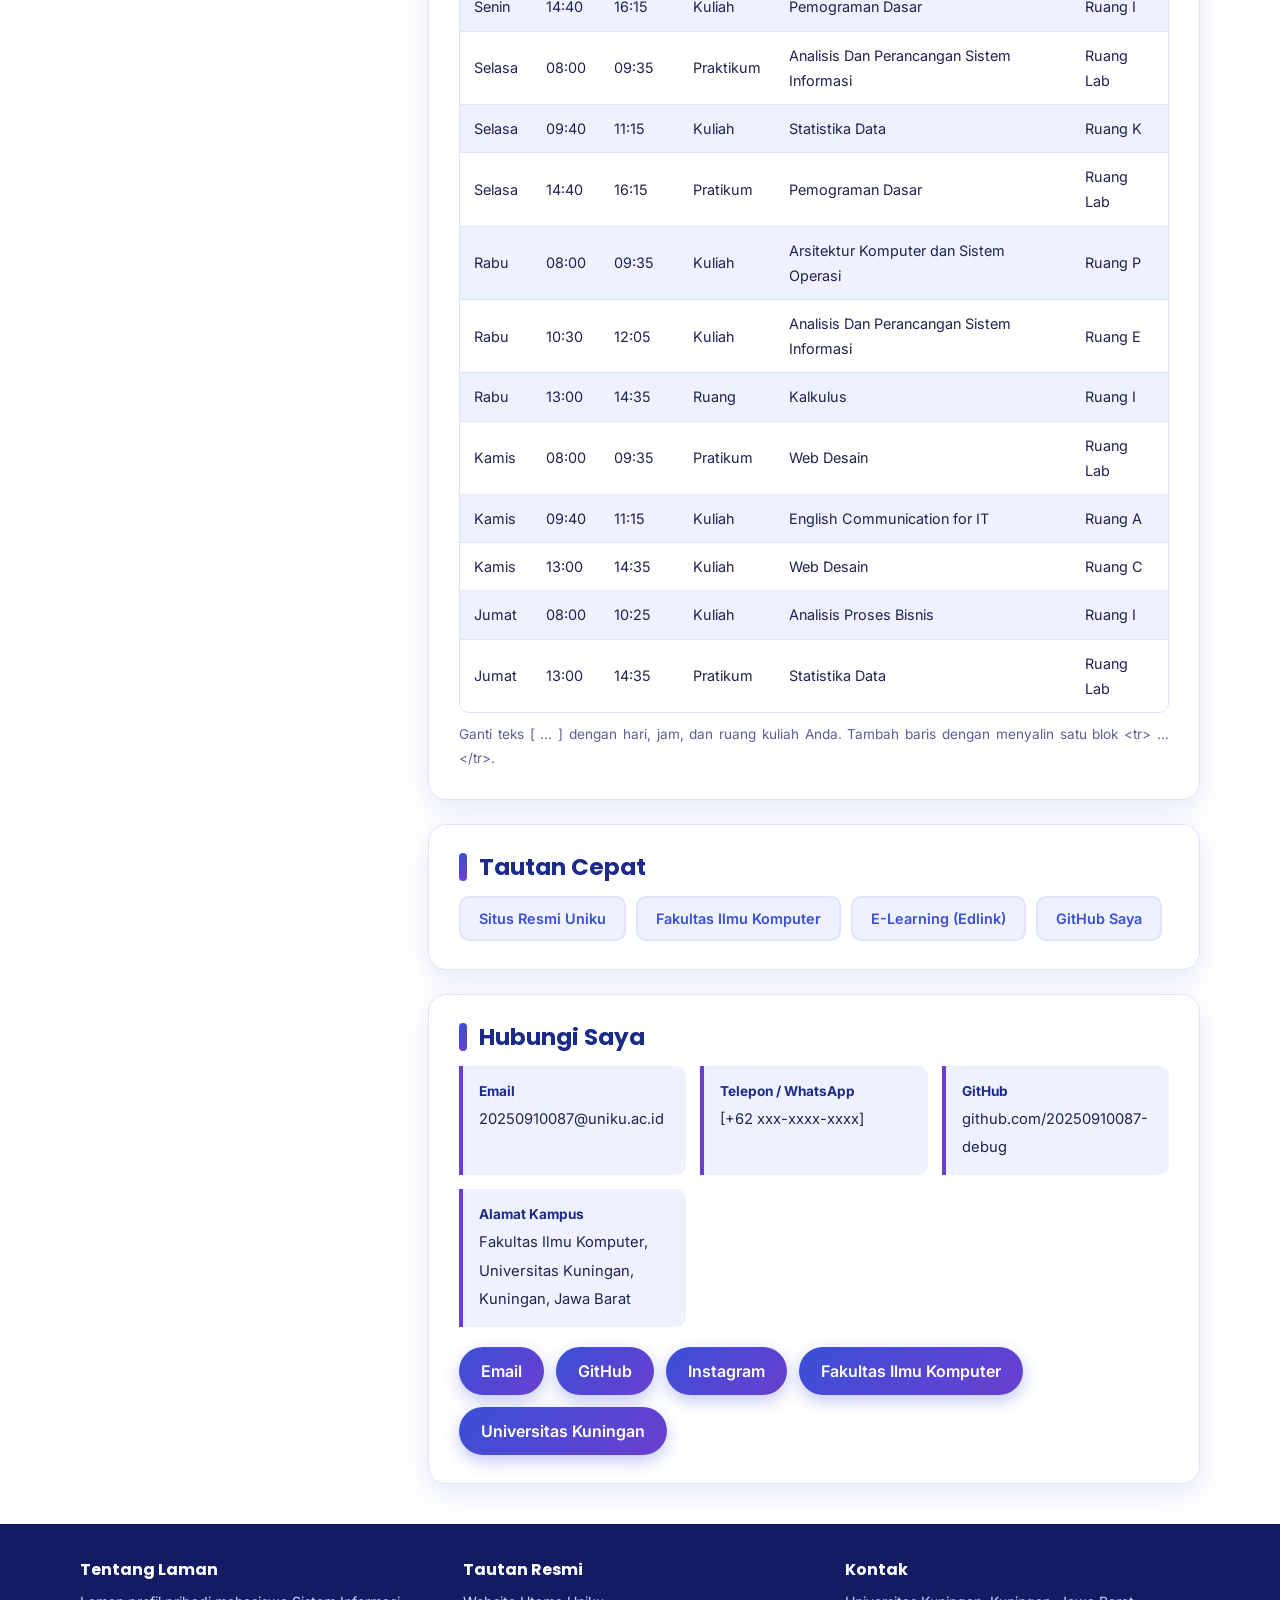
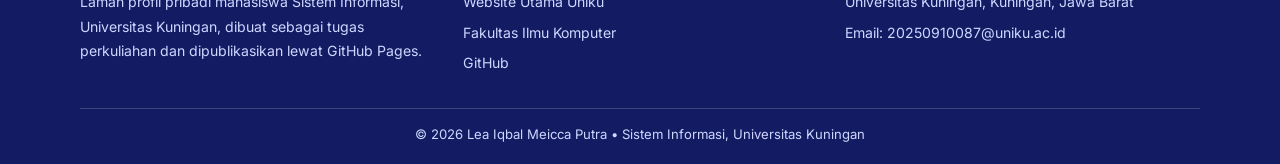
==== commit f17dc3c4: "update file baru" ====
--- a/index.html
+++ b/index.html
@@ -15,7 +15,6 @@
 
 <body>
 
-    <!-- ===================== TOP BAR (BARU) ===================== -->
     <div class="topbar">
         <div class="wadah">
             <div>Portal Pribadi &mdash; Universitas Kuningan</div>
@@ -30,9 +29,8 @@
 
     <div class="halaman">
 
-        <!-- ===================== KARTU PROFIL (KIRI) ===================== -->
         <aside class="profil">
-            <!-- Letakkan foto di folder asset/ dengan nama photo_profile.jpeg -->
+
             <img src="asset/photo_profile.jpeg" alt="Foto profil Lea Iqbal Meicca Putra">
             <h1>Lea Iqbal Meicca Putra</h1>
             <p class="peran">Mahasiswa Sistem Informasi<br>Universitas Kuningan</p>
@@ -53,7 +51,6 @@
             </nav>
         </aside>
 
-        <!-- ===================== KONTEN (KANAN) ===================== -->
         <main class="konten">
 
             <section id="tentang" class="sapaan">
@@ -160,79 +157,94 @@
                 </blockquote>
             </section>
 
-            <!-- ===================== MY PROJECT (BARU) ===================== -->
             <section id="project">
                 <h2>My Project</h2>
                 <p>
                     Kumpulan tugas dan project yang pernah saya kerjakan dan unggah ke GitHub.
-                    Klik salah satu kartu untuk membuka repository-nya.
+                    Klik <b>Buka</b> untuk menampilkan hasilnya, atau <b>Lihat Kode</b> untuk membuka file-nya di GitHub.
                 </p>
 
                 <div class="proyek-grid">
 
-                    <!--
-                        CARA MENAMBAH PROJECT: salin satu blok <a class="proyek"> ... </a>,
-                        lalu ganti href, judul, deskripsi, dan tag-nya.
-                        Link repository berbentuk:
-                        https://github.com/20250910087-debug/NAMA-REPOSITORY
-                    -->
-
-                    <!-- Project 1: web ini sendiri -->
-                    <a class="proyek" href="https://github.com/20250910087-debug/Tugas_WEB_Profil_Diri" target="_blank" rel="noopener">
-                        <span class="label-repo">Folder Project</span>
-                        <h3>Tugas WEB Profil Diri</h3>
-                        <p>Halaman profil pribadi berisi biodata, riwayat pendidikan, keahlian, jadwal kuliah, dan daftar project.</p>
+                    <div class="proyek">
+                        <span class="label-repo">WEB UTAMA</span>
+                        <h3>Mata Kuliah Desain WEB</h3>
+                        <p>Repository kumpulan kegiatan pada mata kuliah Desain Web, termasuk halaman profil pribadi (web ini).</p>
                         <div class="tag-wrap">
                             <span class="tag">HTML</span>
                             <span class="tag">CSS</span>
                             <span class="tag">GitHub Pages</span>
                         </div>
-                        <span class="buka">Buka Repository &rarr;</span>
-                    </a>
-
-                    <!-- Project 2: GANTI href dengan link repository Anda -->
-                    <a class="proyek" href="https://github.com/20250910087-debug?tab=repositories" target="_blank" rel="noopener">
-                        <span class="label-repo">Folder Project</span>
+                        <div class="aksi">
+                            <a class="buka" href="https://github.com/20250910087-debug/Mata_Kuliah_Desain_WEB" target="_blank" rel="noopener">Buka Repository &rarr;</a>
+                        </div>
+                    </div>
+
+                    <div class="proyek">
+                        <span class="label-repo">PROJECT WEB</span>
                         <h3>Web Profil Keluarga</h3>
-                        <p>Halaman profil Kurnia Family dengan tabel anggota keluarga, daftar kegiatan, dan tautan terkait.</p>
+                        <p>Halaman profil Kurnia Family: foto keluarga, tabel anggota, daftar kegiatan, nilai keluarga, dan tampilan CSS.</p>
                         <div class="tag-wrap">
                             <span class="tag">HTML</span>
                             <span class="tag">CSS</span>
                             <span class="tag">Table</span>
                         </div>
-                        <span class="buka">Buka Repository &rarr;</span>
-                    </a>
-
-                    <!-- Project 3: GANTI href dengan link repository Anda -->
-                    <a class="proyek" href="https://github.com/20250910087-debug?tab=repositories" target="_blank" rel="noopener">
-                        <span class="label-repo">Folder Project</span>
-                        <h3>Praktikum Desain Web</h3>
-                        <p>Tugas praktikum Desain Web: dasar HTML, penggunaan Git, dan pembuatan halaman dengan CSS.</p>
+                        <div class="aksi">
+                            <a class="buka" href="Tugas_Web_Keluarga/index.html" target="_blank" rel="noopener">Buka Halaman &rarr;</a>
+                            <a class="kode" href="https://github.com/20250910087-debug/Mata_Kuliah_Desain_WEB/tree/main/Tugas_Web_Keluarga" target="_blank" rel="noopener">Lihat Kode</a>
+                        </div>
+                    </div>
+
+                    <div class="proyek">
+                        <span class="label-repo">PROJECT WEB</span>
+                        <h3>Landing Page Biodata</h3>
+                        <p>Tugas Data Diri (Modul 1): landing page biodata dengan elemen semantik HTML5, tabel, daftar, dan formulir kirim pesan.</p>
+                        <div class="tag-wrap">
+                            <span class="tag">HTML5</span>
+                            <span class="tag">Table</span>
+                            <span class="tag">Form</span>
+                        </div>
+                        <div class="aksi">
+                            <a class="buka" href="Tugas_Data_Diri/Tugas_01_Landing_Page_Biodata.html" target="_blank" rel="noopener">Buka Halaman &rarr;</a>
+                            <a class="kode" href="https://github.com/20250910087-debug/Mata_Kuliah_Desain_WEB/blob/main/Tugas_Data_Diri/Tugas_01_Landing_Page_Biodata.html" target="_blank" rel="noopener">Lihat Kode</a>
+                        </div>
+                    </div>
+
+                    <div class="proyek">
+                        <span class="label-repo">LAPORAN</span>
+                        <h3>Laporan Praktikum Modul 1</h3>
+                        <p>Hasil Praktikum Desain Web Modul 1 (dasar HTML): pre-test, latihan 01&ndash;05, dan post-test. Buka folder untuk melihat isinya.</p>
                         <div class="tag-wrap">
                             <span class="tag">HTML</span>
-                            <span class="tag">CSS</span>
+                            <span class="tag">Latihan</span>
+                            <span class="tag">Test</span>
+                        </div>
+                        <div class="aksi">
+                            <a class="buka" href="Laporan_Pratikum/Modul_1/index.html">Buka Folder &rarr;</a>
+                            <a class="kode" href="https://github.com/20250910087-debug/Mata_Kuliah_Desain_WEB/tree/main/Laporan_Pratikum/Modul_1" target="_blank" rel="noopener">Lihat di GitHub</a>
+                        </div>
+                    </div>
+
+                    <div class="proyek">
+                        <span class="label-repo">LAPORAN</span>
+                        <h3>Laporan Praktikum Modul 2</h3>
+                        <p>Laporan Praktikum Desain Web Modul 2 tentang Git: pre-test, hasil praktikum, post-test, dan tugas beserta analisisnya.</p>
+                        <div class="tag-wrap">
                             <span class="tag">Git</span>
-                        </div>
-                        <span class="buka">Buka Repository &rarr;</span>
-                    </a>
-
-                    <a class="proyek" href="https://github.com/20250910087-debug?tab=repositories" target="_blank" rel="noopener">
-                        <span class="label-repo">Soon</span>
-                        <h3>Soon</h3>
-                        <p>Soon</p>
-                        <div class="tag-wrap">
-                            <span class="tag">Soon</span>
-                            <span class="tag">Soon</span>
-                        </div>
-                        <span class="buka">Soon &rarr;</span>
-                    </a>
+                            <span class="tag">GitHub</span>
+                            <span class="tag">PDF</span>
+                        </div>
+                        <div class="aksi">
+                            <a class="buka" href="Laporan_Pratikum/Modul_2/Laporan_Praktikum_Desain_Web_Modul_2_Lea_Iqbal.pdf" target="_blank" rel="noopener">Buka Laporan &rarr;</a>
+                            <a class="kode" href="https://github.com/20250910087-debug/Mata_Kuliah_Desain_WEB/blob/main/Laporan_Pratikum/Modul_2/Laporan_Praktikum_Desain_Web_Modul_2_Lea_Iqbal.pdf" target="_blank" rel="noopener">Lihat di GitHub</a>
+                        </div>
+                    </div>
 
                 </div>
 
                 <a class="tombol" href="https://github.com/20250910087-debug?tab=repositories" target="_blank" rel="noopener">Lihat Semua Repository</a>
             </section>
 
-            <!-- ===================== AKADEMIK (BARU) ===================== -->
             <section id="akademik">
                 <h2>Akademik</h2>
                 <h3>Jadwal Kuliah</h3>
@@ -357,9 +369,9 @@
                         </tbody>
                     </table>
                 </div>
-            </section>
-
-            <!-- ===================== TAUTAN CEPAT (BARU) ===================== -->
+                <p class="catatan">Ganti teks [ ... ] dengan hari, jam, dan ruang kuliah Anda. Tambah baris dengan menyalin satu blok &lt;tr&gt; &hellip; &lt;/tr&gt;.</p>
+            </section>
+
             <section id="tautan">
                 <h2>Tautan Cepat</h2>
                 <ul class="tautan-cepat">
@@ -370,7 +382,6 @@
                 </ul>
             </section>
 
-            <!-- ===================== KONTAK ===================== -->
             <section id="kontak">
                 <h2>Hubungi Saya</h2>
 
@@ -380,12 +391,16 @@
                         <span>20250910087@uniku.ac.id</span>
                     </div>
                     <div>
-                        <strong>Telepon</strong>
+                        <strong>Telepon / WhatsApp</strong>
                         <span>[+62 xxx-xxxx-xxxx]</span>
+                    </div>
+                    <div>
+                        <strong>GitHub</strong>
+                        <span>github.com/20250910087-debug</span>
                     </div>
                     <div>
                         <strong>Alamat Kampus</strong>
-                        <span>Jl. Pramuka No.67, Purwawinangun, Kec. Kuningan, Kabupaten Kuningan, Jawa Barat</span>
+                        <span>Fakultas Ilmu Komputer, Universitas Kuningan, Kuningan, Jawa Barat</span>
                     </div>
                 </div>
 
--- a/style.css
+++ b/style.css
@@ -1,16 +1,3 @@
-/* =========================================================
-   STYLE.CSS - Web Profil Diri (Latar Putih, Nuansa Biru & Ungu)
-   Tampilan utama TETAP seperti versi sebelumnya (kartu profil
-   di kiri + kartu konten di kanan).
-   Bagian BARU ditandai (BARU):
-     - Top bar
-     - My Project (kartu repository GitHub)
-     - Tabel jadwal kuliah (Akademik)
-     - Tautan cepat & info kontak
-     - Footer 3 kolom & tombol kembali ke atas
-   ========================================================= */
-
-/* ---------- VARIABEL ---------- */
 :root {
     --putih: #ffffff;
     --biru-pucat: #eef1ff;
@@ -33,7 +20,6 @@
     --font-isi: "Inter", "Segoe UI", Roboto, Arial, sans-serif;
 }
 
-/* ---------- DASAR ---------- */
 *,
 *::before,
 *::after {
@@ -87,7 +73,6 @@
     margin: 0 auto;
 }
 
-/* ---------- TOP BAR (BARU) ---------- */
 .topbar {
     background-color: var(--navy-gelap);
     color: #dfe4ff;
@@ -113,7 +98,6 @@
     text-decoration: underline;
 }
 
-/* ---------- LAYOUT DUA KOLOM ---------- */
 .halaman {
     display: grid;
     grid-template-columns: 320px 1fr;
@@ -125,7 +109,6 @@
     align-items: start;
 }
 
-/* ---------- KARTU PROFIL (KIRI) ---------- */
 .profil {
     position: sticky;
     top: 24px;
@@ -198,12 +181,11 @@
     color: var(--putih);
 }
 
-/* ---------- KONTEN (KANAN) ---------- */
 .konten {
     display: flex;
     flex-direction: column;
     gap: 24px;
-    min-width: 0; /* supaya tabel lebar tidak merusak grid */
+    min-width: 0;
 }
 
 .konten section {
@@ -292,7 +274,6 @@
     font-style: italic;
 }
 
-/* ---------- TABEL DATA DIRI ---------- */
 table {
     width: 100%;
     border-collapse: collapse;
@@ -320,7 +301,6 @@
     background-color: #f8f9ff;
 }
 
-/* ---------- TIMELINE PENDIDIKAN ---------- */
 .timeline {
     position: relative;
     margin: 0;
@@ -376,7 +356,6 @@
     color: var(--teks-lembut);
 }
 
-/* ---------- KEAHLIAN (PROGRESS BAR) ---------- */
 .skill {
     margin-bottom: 14px;
 }
@@ -419,7 +398,6 @@
     background: linear-gradient(90deg, var(--biru), var(--ungu-muda));
 }
 
-/* ---------- MY PROJECT (BARU) ---------- */
 .proyek-grid {
     display: grid;
     grid-template-columns: repeat(auto-fit, minmax(240px, 1fr));
@@ -427,7 +405,6 @@
     margin-bottom: 18px;
 }
 
-/* Seluruh kartu adalah link ke repository GitHub */
 .proyek {
     position: relative;
     display: flex;
@@ -443,7 +420,6 @@
     transition: transform 0.25s, box-shadow 0.25s, border-color 0.25s;
 }
 
-/* Garis warna di atas kartu */
 .proyek::before {
     content: "";
     position: absolute;
@@ -515,7 +491,129 @@
     letter-spacing: 0.4px;
 }
 
-/* ---------- TOMBOL (BARU) ---------- */
+.sub-judul {
+    margin: 22px 0 12px;
+}
+
+.proyek .aksi {
+    display: flex;
+    flex-wrap: wrap;
+    align-items: center;
+    gap: 14px;
+}
+
+.proyek a.buka::after {
+    content: "";
+    position: absolute;
+    inset: 0;
+    z-index: 1;
+}
+
+.proyek a.kode {
+    position: relative;
+    z-index: 2;
+    font-size: 0.82rem;
+    font-weight: 500;
+    color: var(--teks-lembut);
+    border-bottom: 1px dashed var(--teks-lembut);
+}
+
+.proyek a.kode:hover {
+    color: var(--ungu);
+    border-bottom-color: var(--ungu);
+}
+
+.latihan-list {
+    padding: 0;
+    margin: 0 0 18px;
+    list-style: none;
+    border: 1px solid var(--garis);
+    border-radius: 12px;
+    overflow: hidden;
+}
+
+.latihan-list li {
+    display: flex;
+    align-items: center;
+    justify-content: space-between;
+    gap: 14px;
+    margin: 0;
+    padding: 12px 16px;
+    border-bottom: 1px solid var(--garis);
+    transition: background-color 0.2s;
+}
+
+.latihan-list li:last-child {
+    border-bottom: none;
+}
+
+.latihan-list li:hover {
+    background-color: var(--biru-pucat);
+}
+
+.latihan-list .info strong {
+    display: block;
+    font-size: 0.95rem;
+    color: var(--biru-tua);
+}
+
+.latihan-list .info small {
+    color: var(--teks-lembut);
+    font-size: 0.82rem;
+}
+
+.aksi-kecil {
+    display: flex;
+    flex-shrink: 0;
+    gap: 8px;
+}
+
+.btn-kecil {
+    padding: 5px 16px;
+    border-radius: 8px;
+    font-size: 0.82rem;
+    transition: transform 0.2s, background-color 0.2s;
+}
+
+.btn-kecil:hover {
+    transform: translateY(-2px);
+}
+
+.btn-isi {
+    background: linear-gradient(135deg, var(--biru), var(--ungu));
+    color: var(--putih);
+}
+
+.btn-isi:hover {
+    color: var(--putih);
+}
+
+.btn-garis {
+    border: 1px solid var(--garis);
+    background-color: var(--putih);
+    color: var(--biru);
+}
+
+@media (max-width: 560px) {
+    .latihan-list li {
+        flex-direction: column;
+        align-items: flex-start;
+    }
+}
+
+.halaman-modul {
+    width: 94%;
+    max-width: 860px;
+    margin: 0 auto;
+    padding: 32px 0 40px;
+}
+
+.kembali {
+    display: inline-block;
+    margin-bottom: 14px;
+    font-size: 0.9rem;
+}
+
 .tombol {
     display: inline-block;
     padding: 10px 22px;
@@ -533,7 +631,6 @@
     box-shadow: 0 10px 22px rgba(106, 63, 208, 0.40);
 }
 
-/* ---------- AKADEMIK / TABEL JADWAL (BARU) ---------- */
 .tabel-wrap {
     overflow-x: auto;
     border-radius: 10px;
@@ -562,7 +659,6 @@
     color: var(--teks-lembut);
 }
 
-/* ---------- TAUTAN CEPAT (BARU) ---------- */
 .tautan-cepat {
     display: flex;
     flex-wrap: wrap;
@@ -588,7 +684,6 @@
     transform: translateY(-2px);
 }
 
-/* ---------- KONTAK ---------- */
 .kontak-info {
     display: grid;
     grid-template-columns: repeat(auto-fit, minmax(220px, 1fr));
@@ -639,7 +734,6 @@
     box-shadow: 0 10px 22px rgba(106, 63, 208, 0.40);
 }
 
-/* ---------- FOOTER 3 KOLOM (BARU) ---------- */
 .footer {
     margin-top: 8px;
     padding: 36px 0 18px;
@@ -692,7 +786,6 @@
     font-size: 0.82rem;
 }
 
-/* ---------- TOMBOL KEMBALI KE ATAS (BARU) ---------- */
 .ke-atas {
     position: fixed;
     right: 20px;
@@ -716,7 +809,6 @@
     transform: translateY(-4px);
 }
 
-/* ---------- RESPONSIF ---------- */
 @media (max-width: 860px) {
     .halaman {
         grid-template-columns: 1fr;
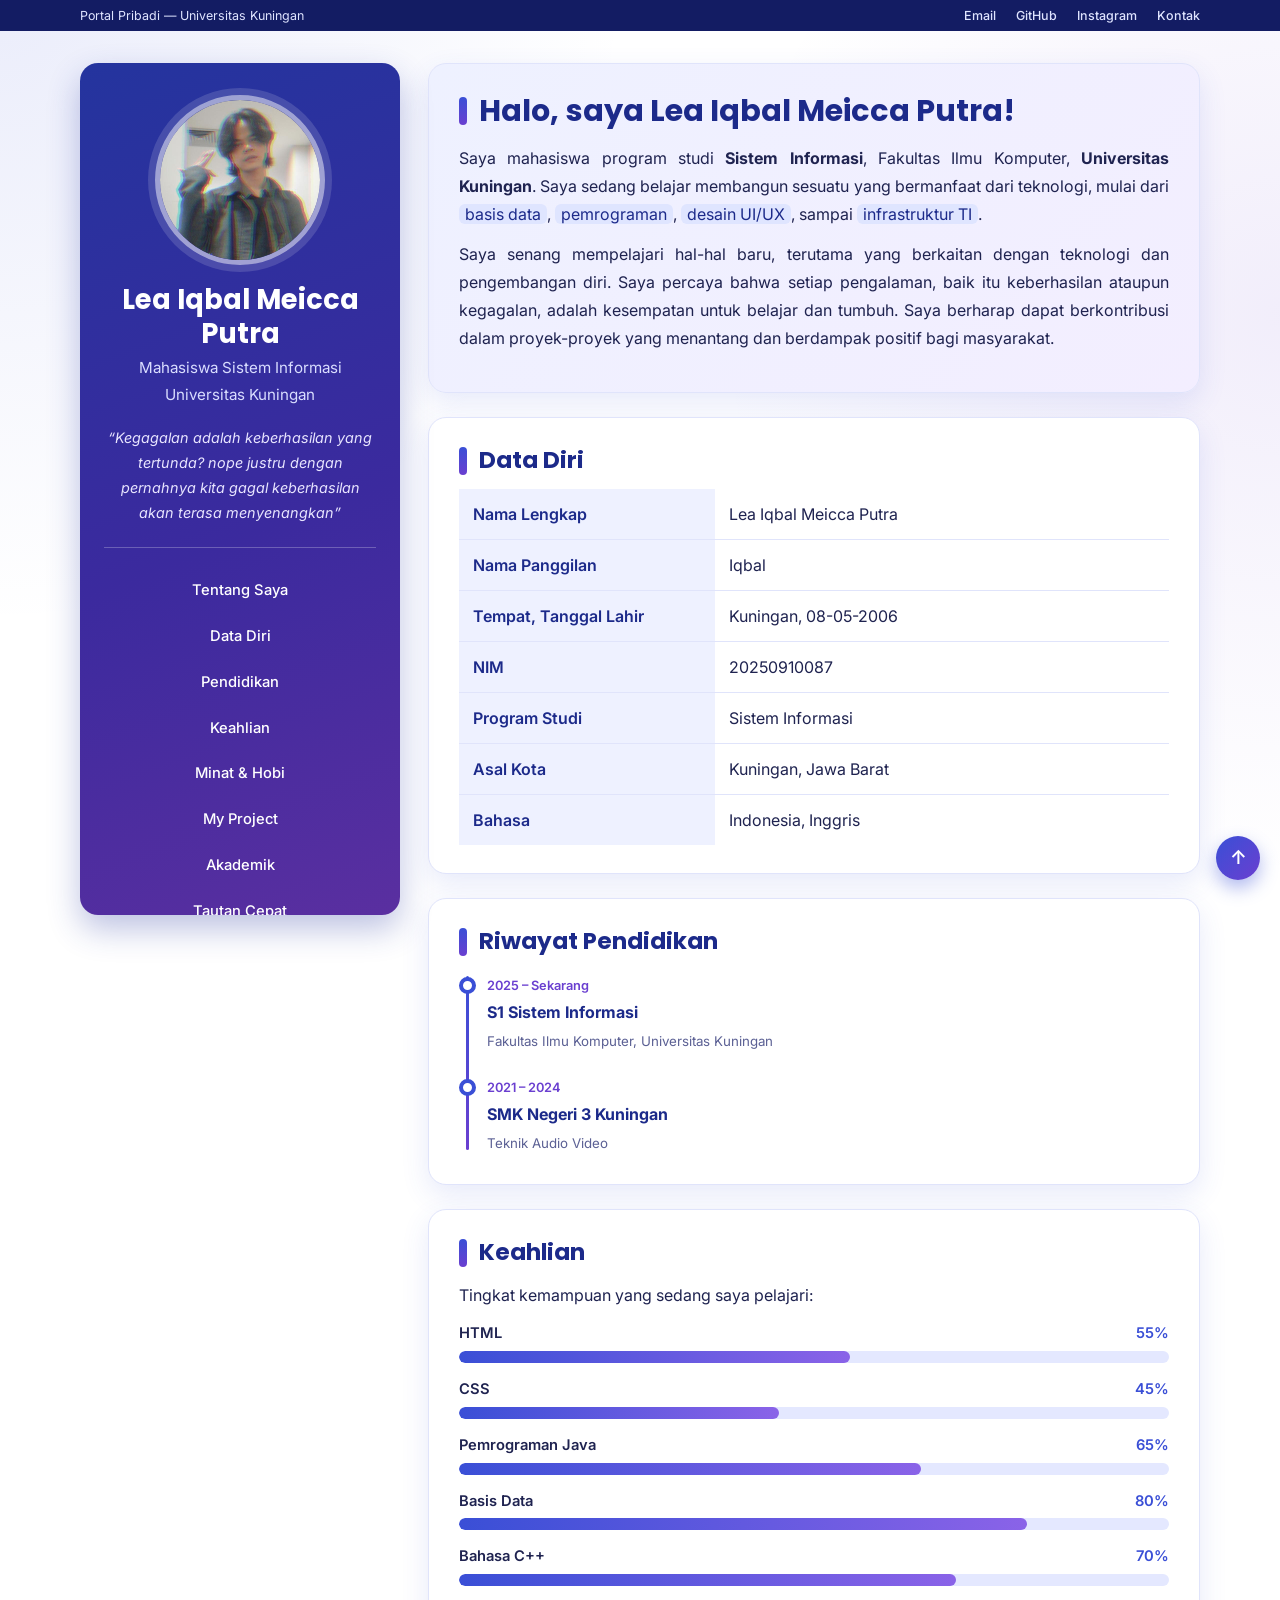
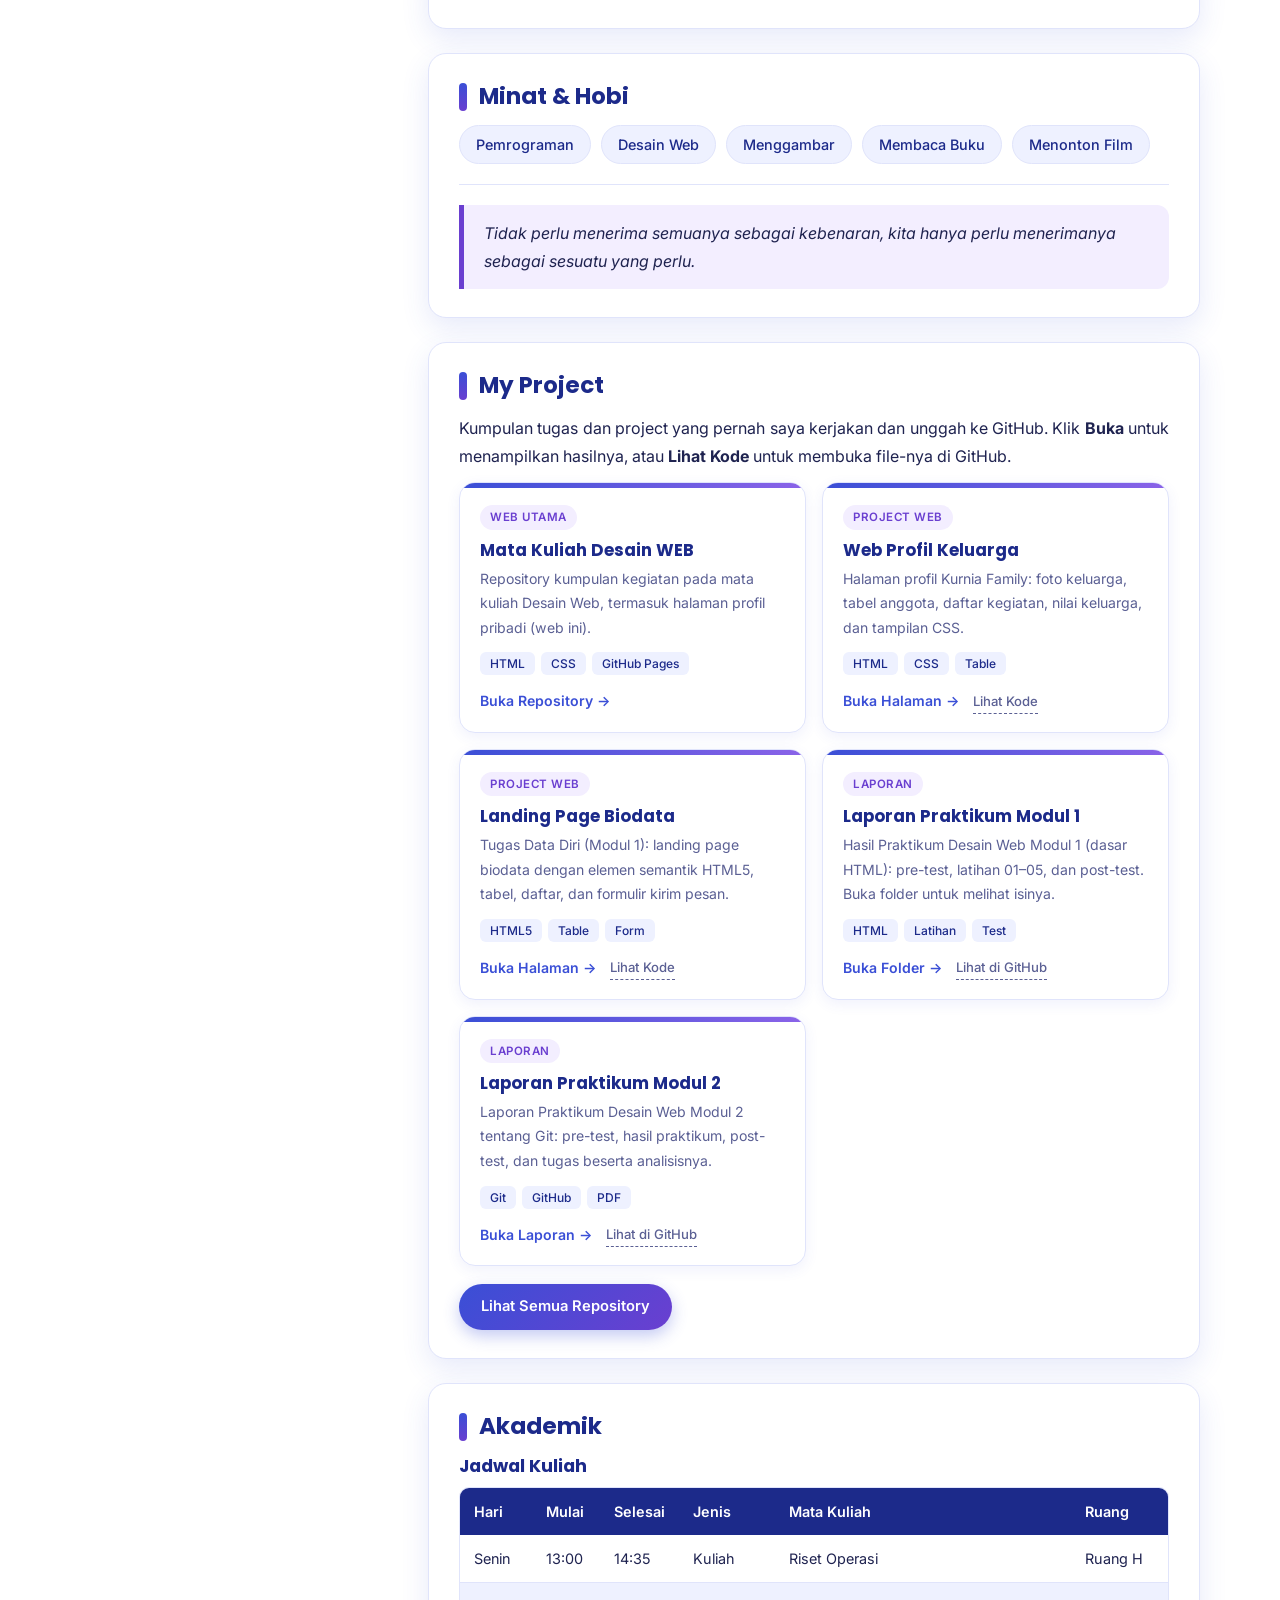
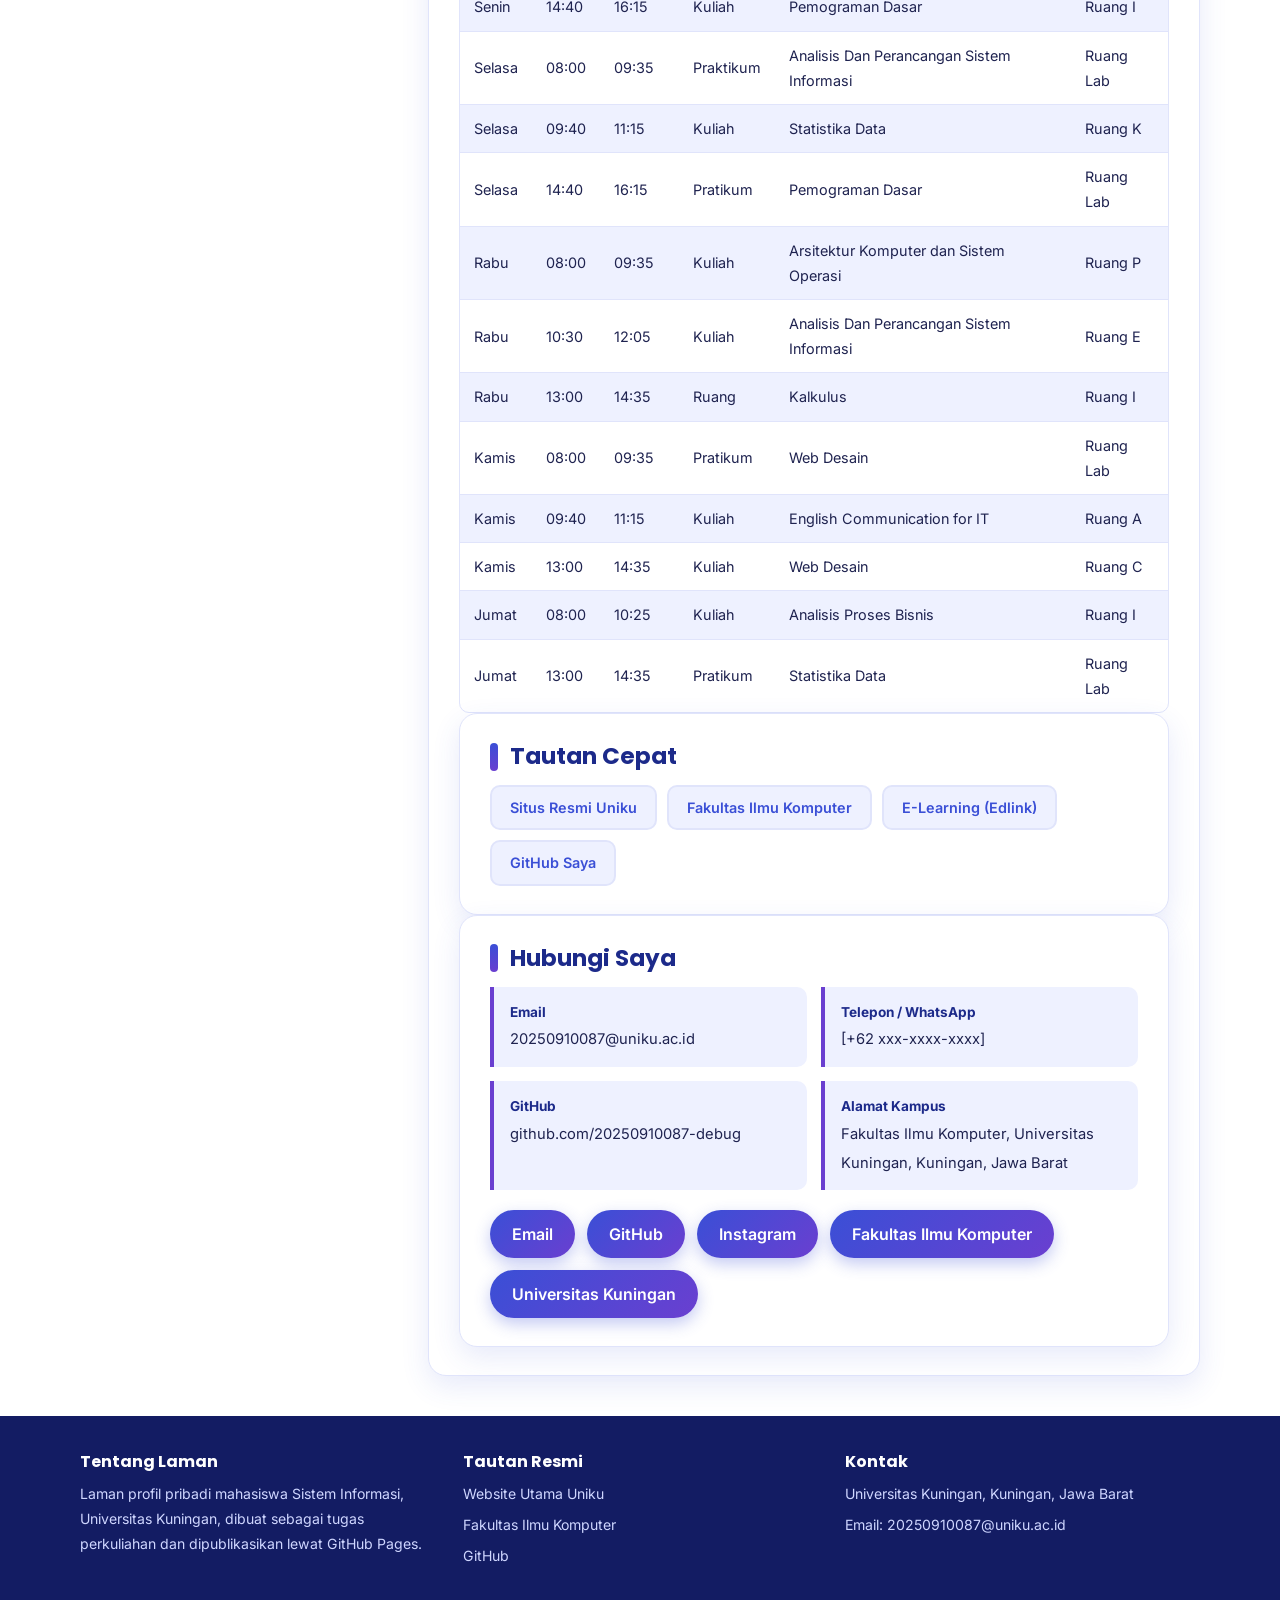
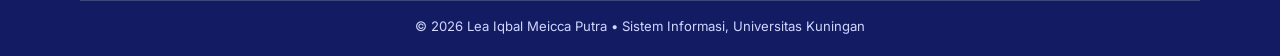
==== commit be9bf585: "update file baru" ====
--- a/index.html
+++ b/index.html
@@ -369,9 +369,7 @@
                         </tbody>
                     </table>
                 </div>
-                <p class="catatan">Ganti teks [ ... ] dengan hari, jam, dan ruang kuliah Anda. Tambah baris dengan menyalin satu blok &lt;tr&gt; &hellip; &lt;/tr&gt;.</p>
-            </section>
-
+                
             <section id="tautan">
                 <h2>Tautan Cepat</h2>
                 <ul class="tautan-cepat">
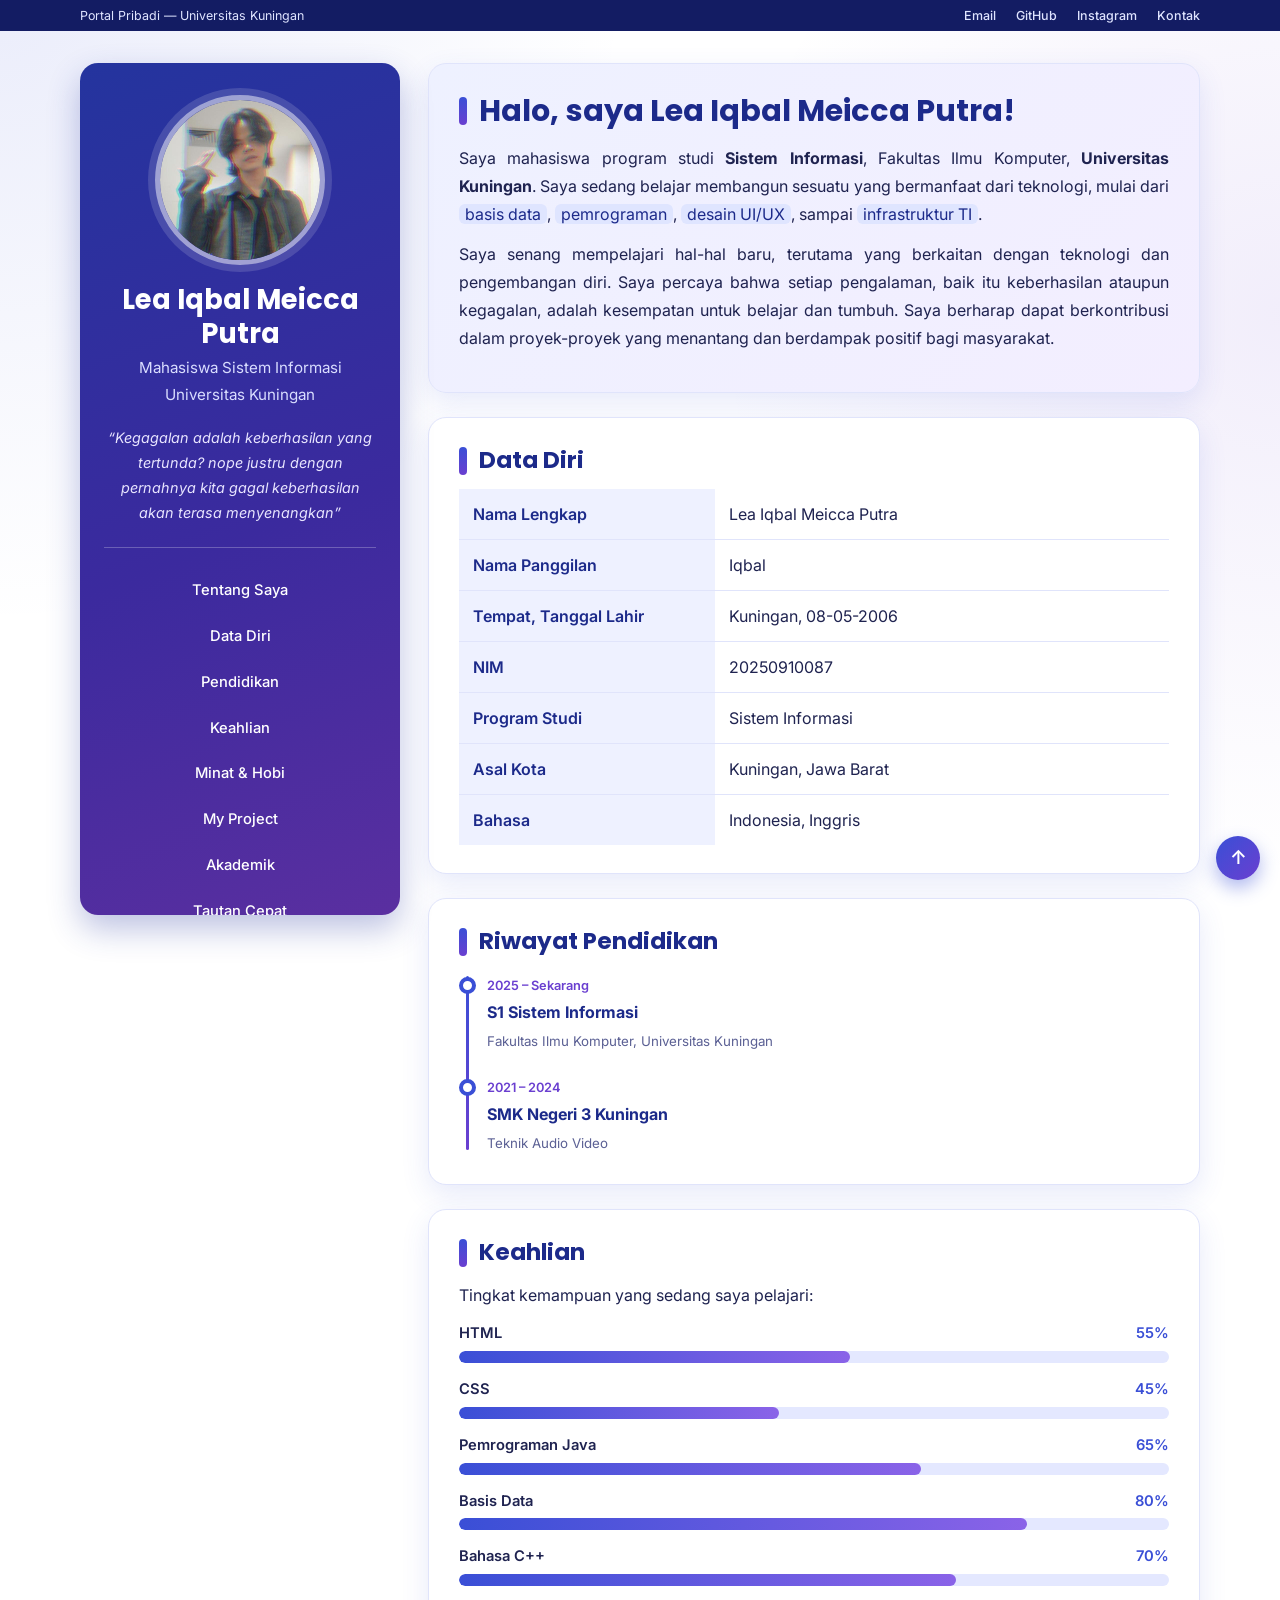
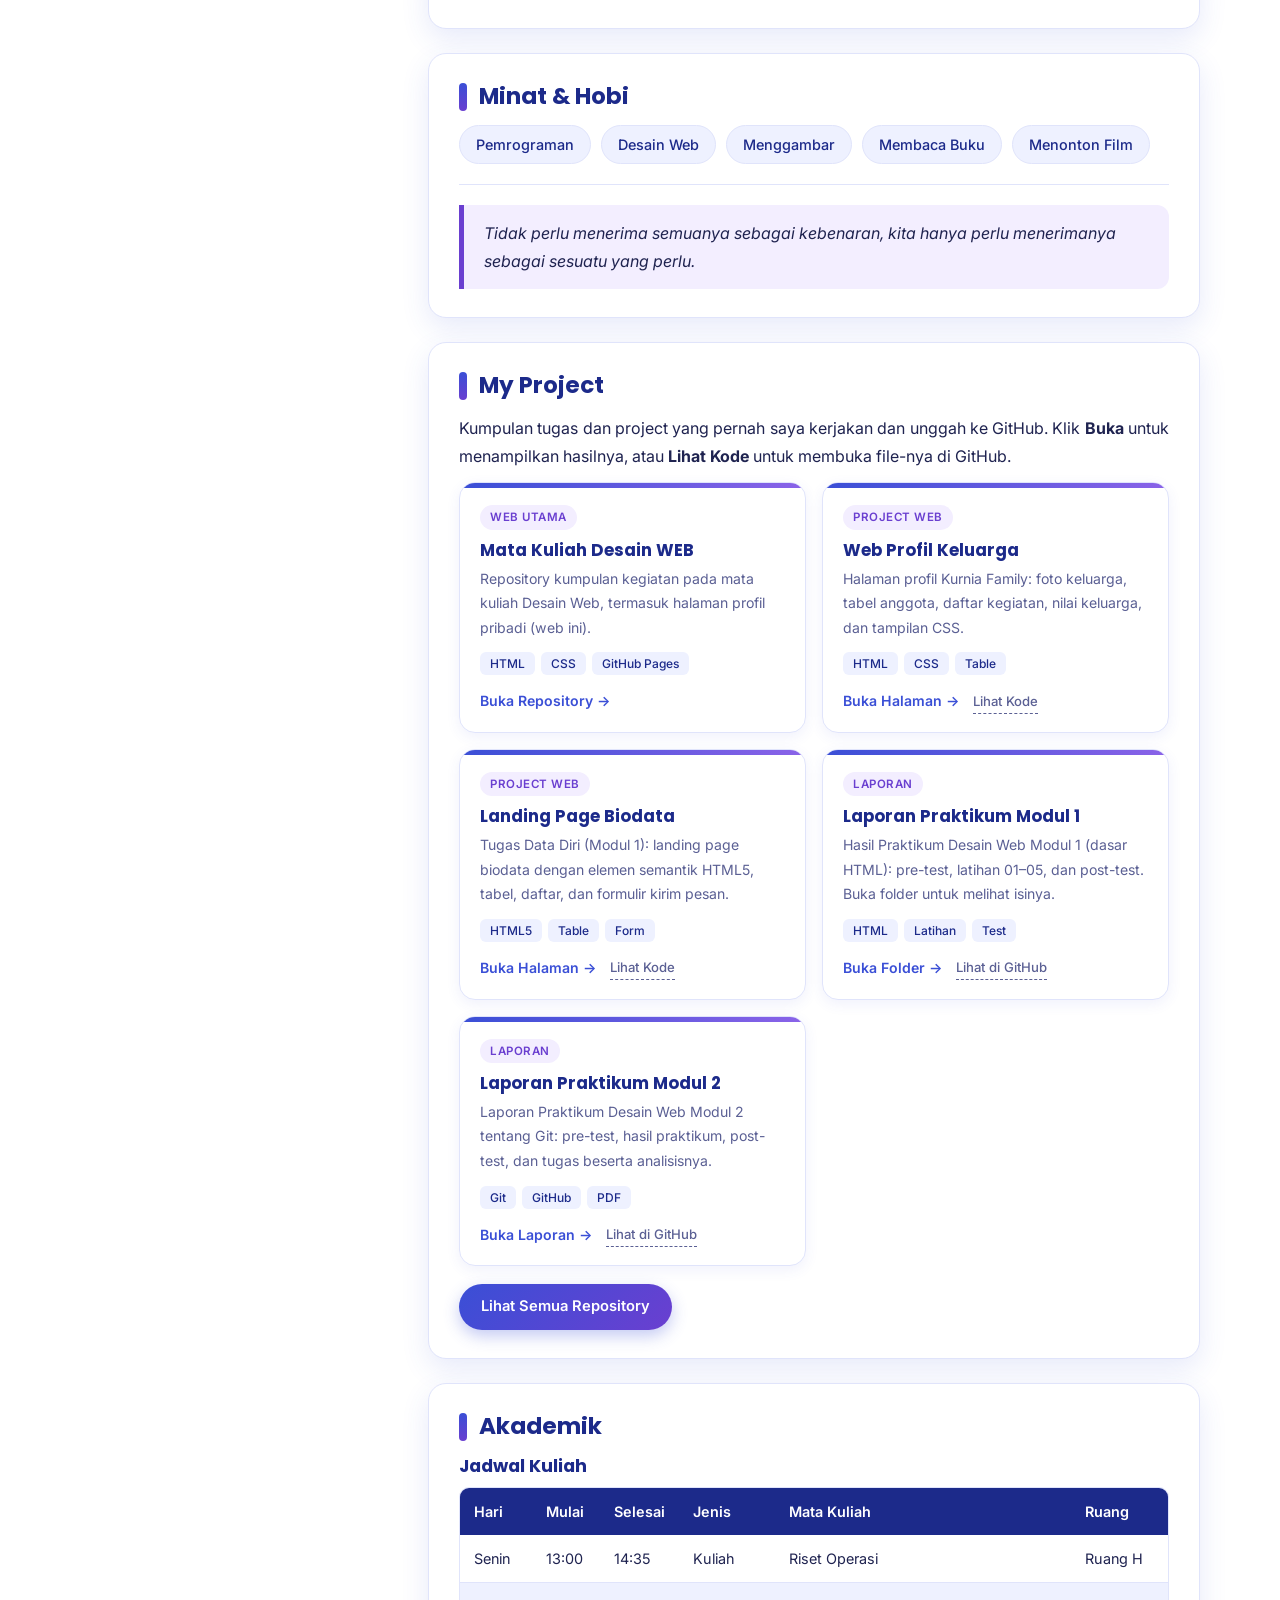
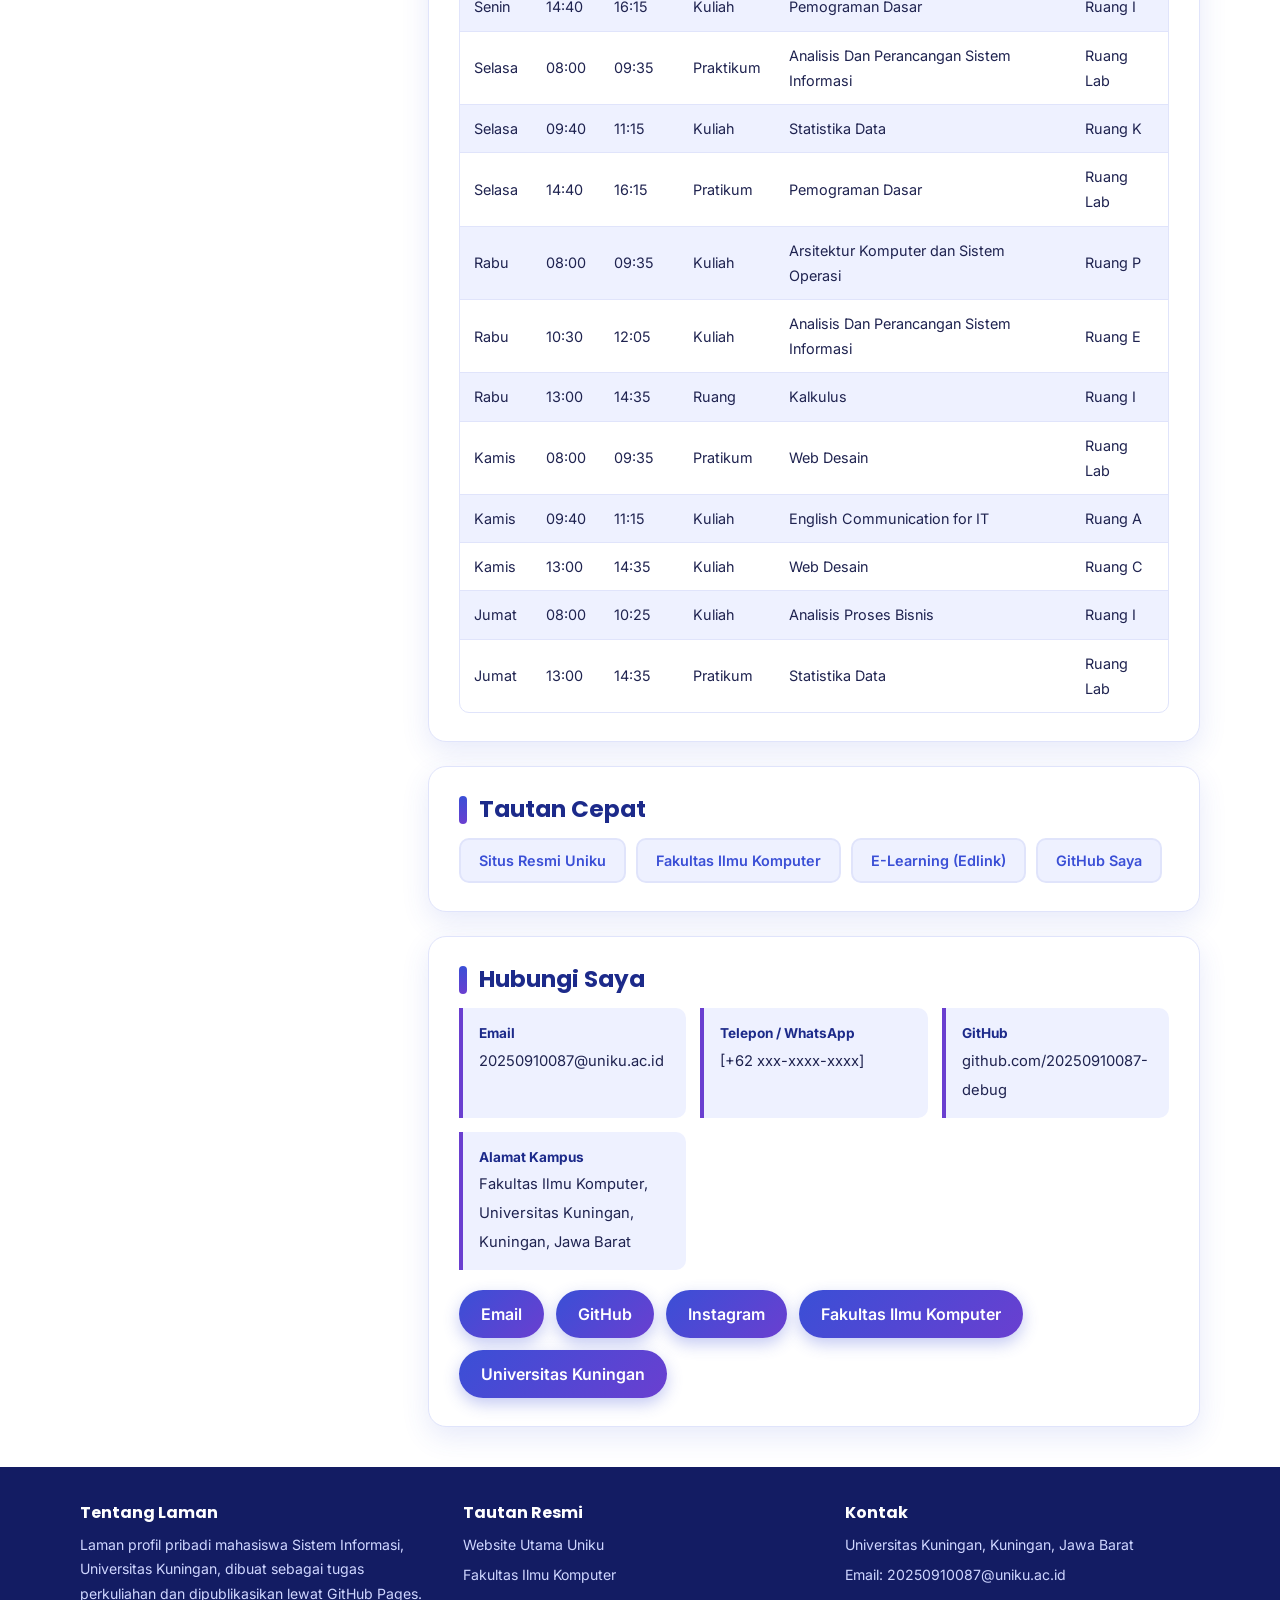
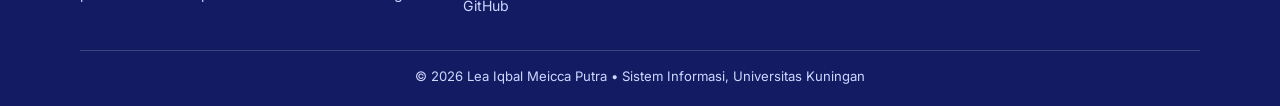
==== commit 3d79f958: "Remove placeholder text in notes section Removed placeholder text from the notes section." ====
--- a/index.html
+++ b/index.html
@@ -370,6 +370,8 @@
                     </table>
                 </div>
                 
+            </section>
+
             <section id="tautan">
                 <h2>Tautan Cepat</h2>
                 <ul class="tautan-cepat">
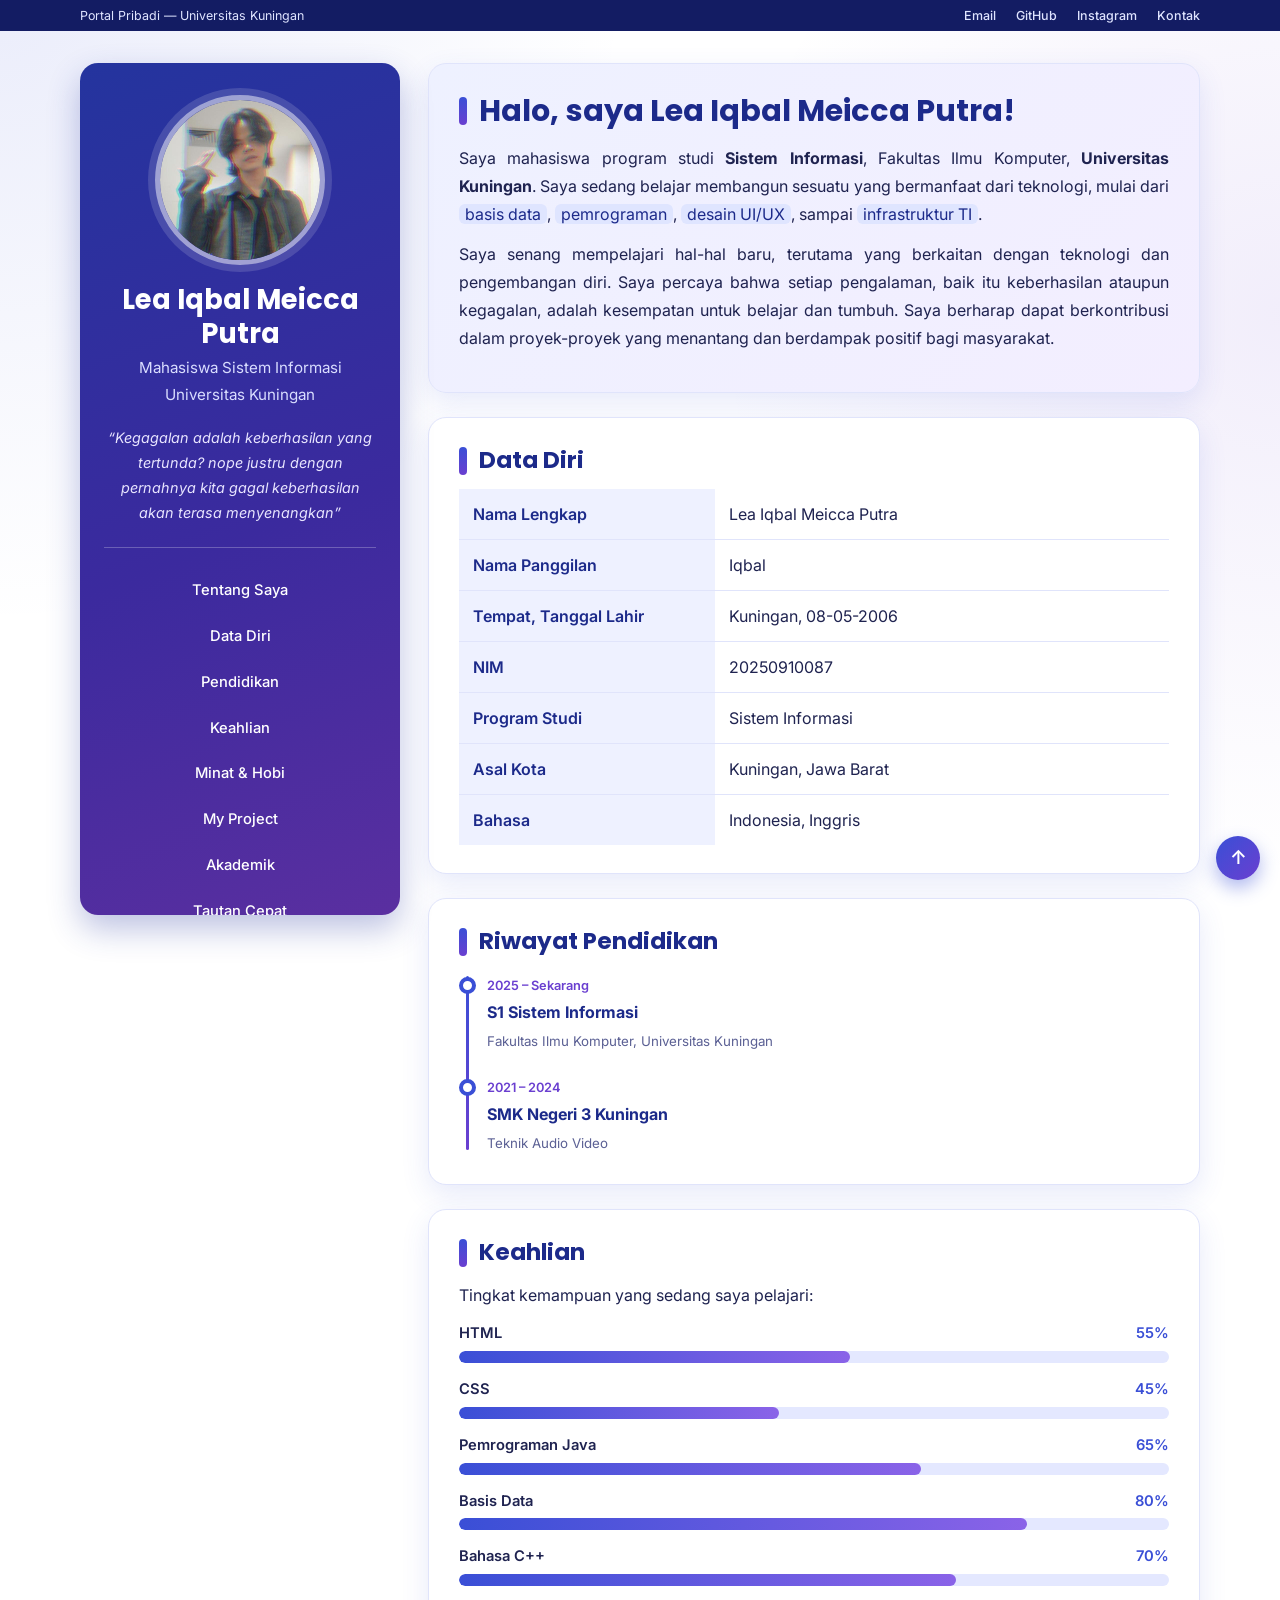
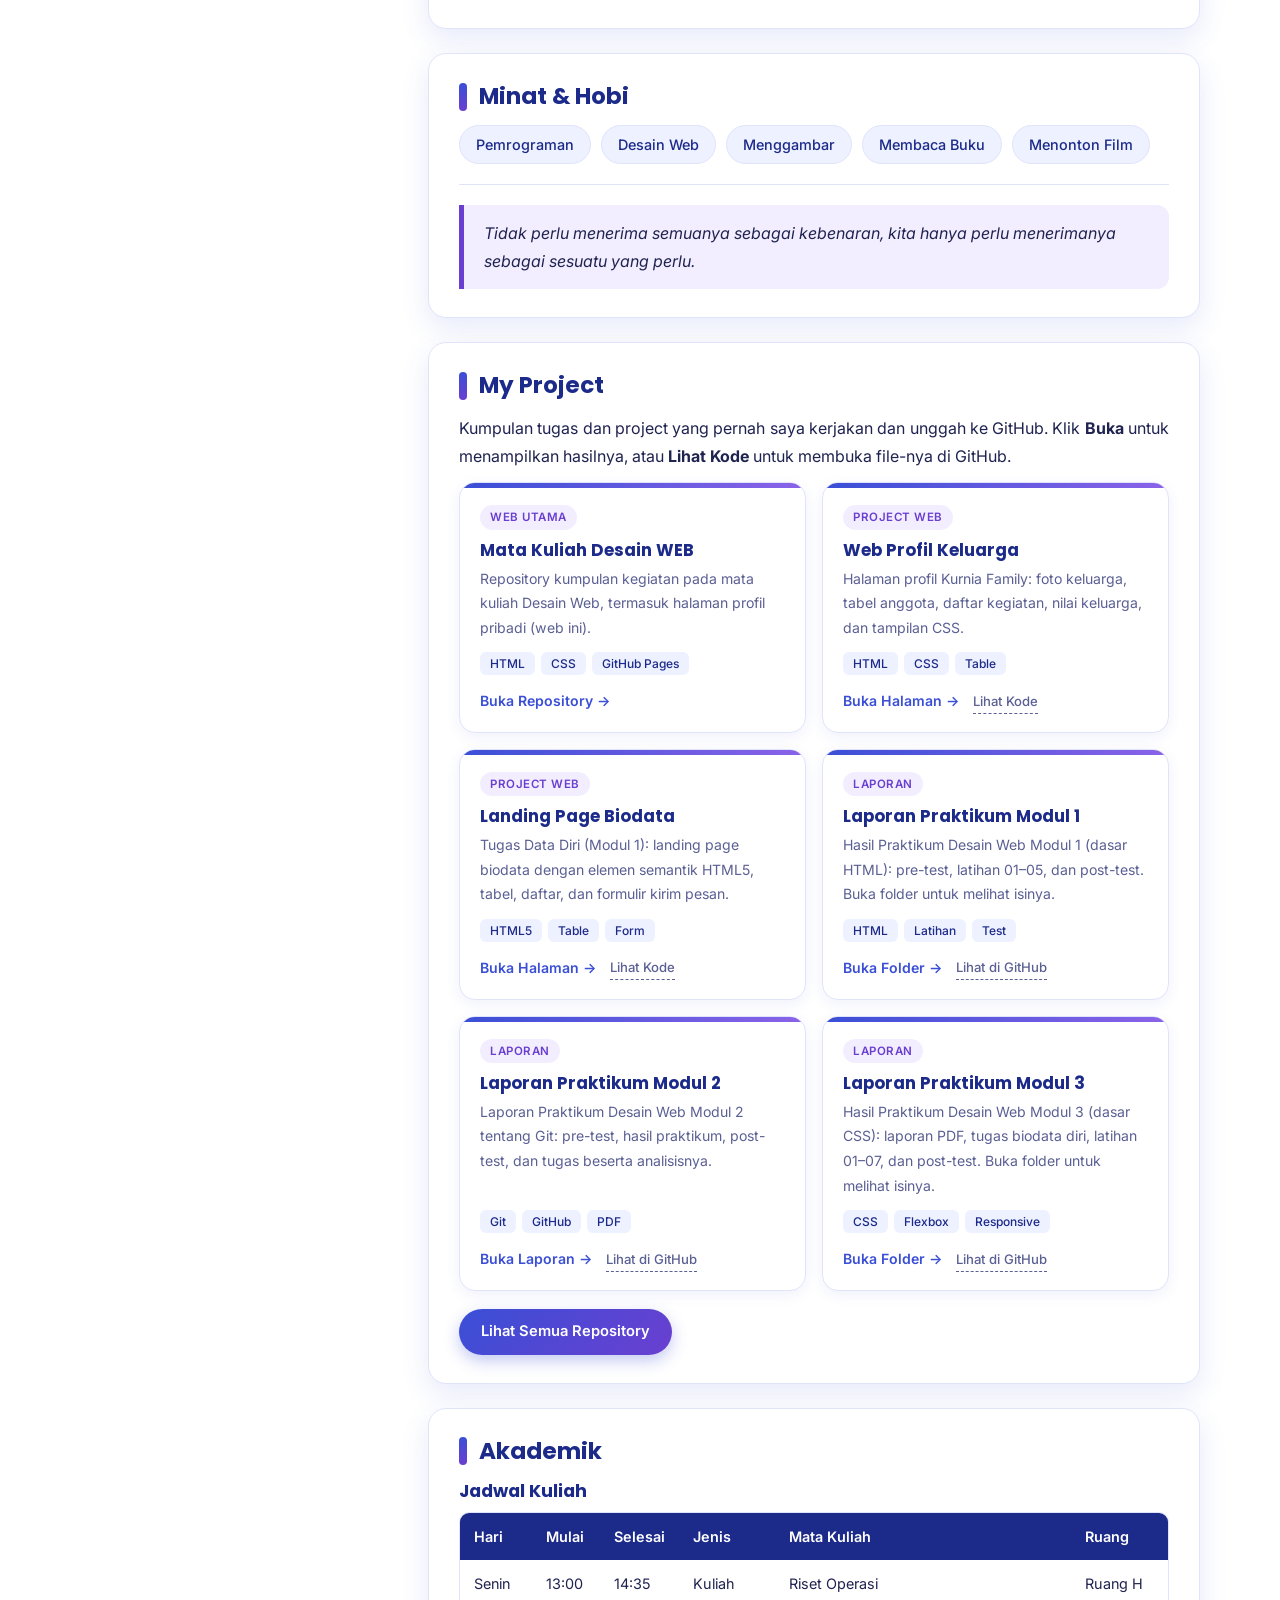
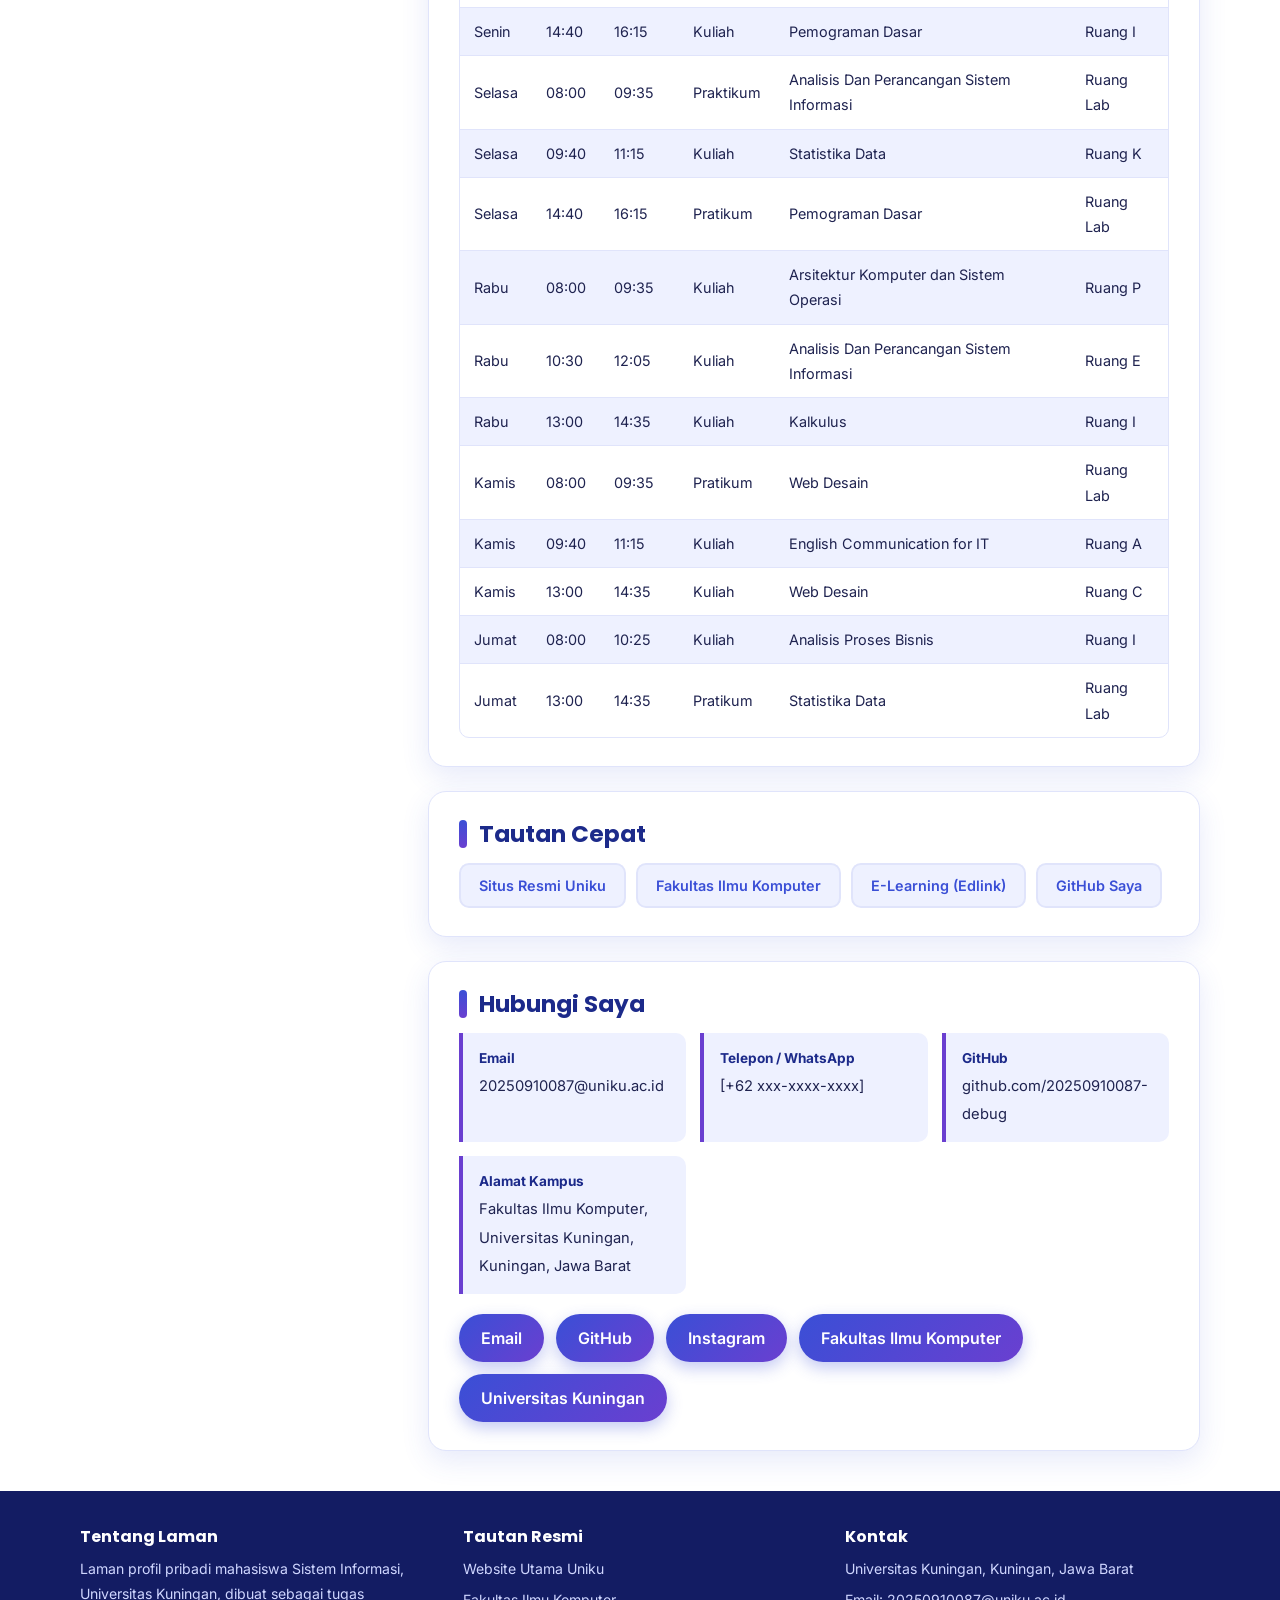
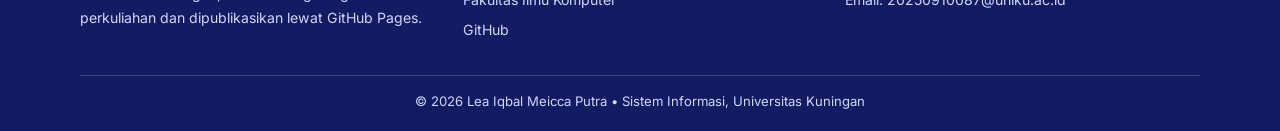
==== commit 4cbc44a5: "Menambahkan File Pratikum Modul 3" ====
--- a/index.html
+++ b/index.html
@@ -240,6 +240,21 @@
                         </div>
                     </div>
 
+                    <div class="proyek">
+                        <span class="label-repo">LAPORAN</span>
+                        <h3>Laporan Praktikum Modul 3</h3>
+                        <p>Hasil Praktikum Desain Web Modul 3 (dasar CSS): laporan PDF, tugas biodata diri, latihan 01&ndash;07, dan post-test. Buka folder untuk melihat isinya.</p>
+                        <div class="tag-wrap">
+                            <span class="tag">CSS</span>
+                            <span class="tag">Flexbox</span>
+                            <span class="tag">Responsive</span>
+                        </div>
+                        <div class="aksi">
+                            <a class="buka" href="Laporan_Pratikum/Modul_3/index.html">Buka Folder &rarr;</a>
+                            <a class="kode" href="https://github.com/20250910087-debug/Mata_Kuliah_Desain_WEB/tree/main/Laporan_Pratikum/Modul_3" target="_blank" rel="noopener">Lihat di GitHub</a>
+                        </div>
+                    </div>
+
                 </div>
 
                 <a class="tombol" href="https://github.com/20250910087-debug?tab=repositories" target="_blank" rel="noopener">Lihat Semua Repository</a>
@@ -322,7 +337,7 @@
                                 <td>Rabu</td>
                                 <td>13:00</td>
                                 <td>14:35</td>
-                                <td>Ruang</td>
+                                <td>Kuliah</td>
                                 <td>Kalkulus</td>
                                 <td>Ruang I</td>
                             </tr>
@@ -369,7 +384,6 @@
                         </tbody>
                     </table>
                 </div>
-                
             </section>
 
             <section id="tautan">
